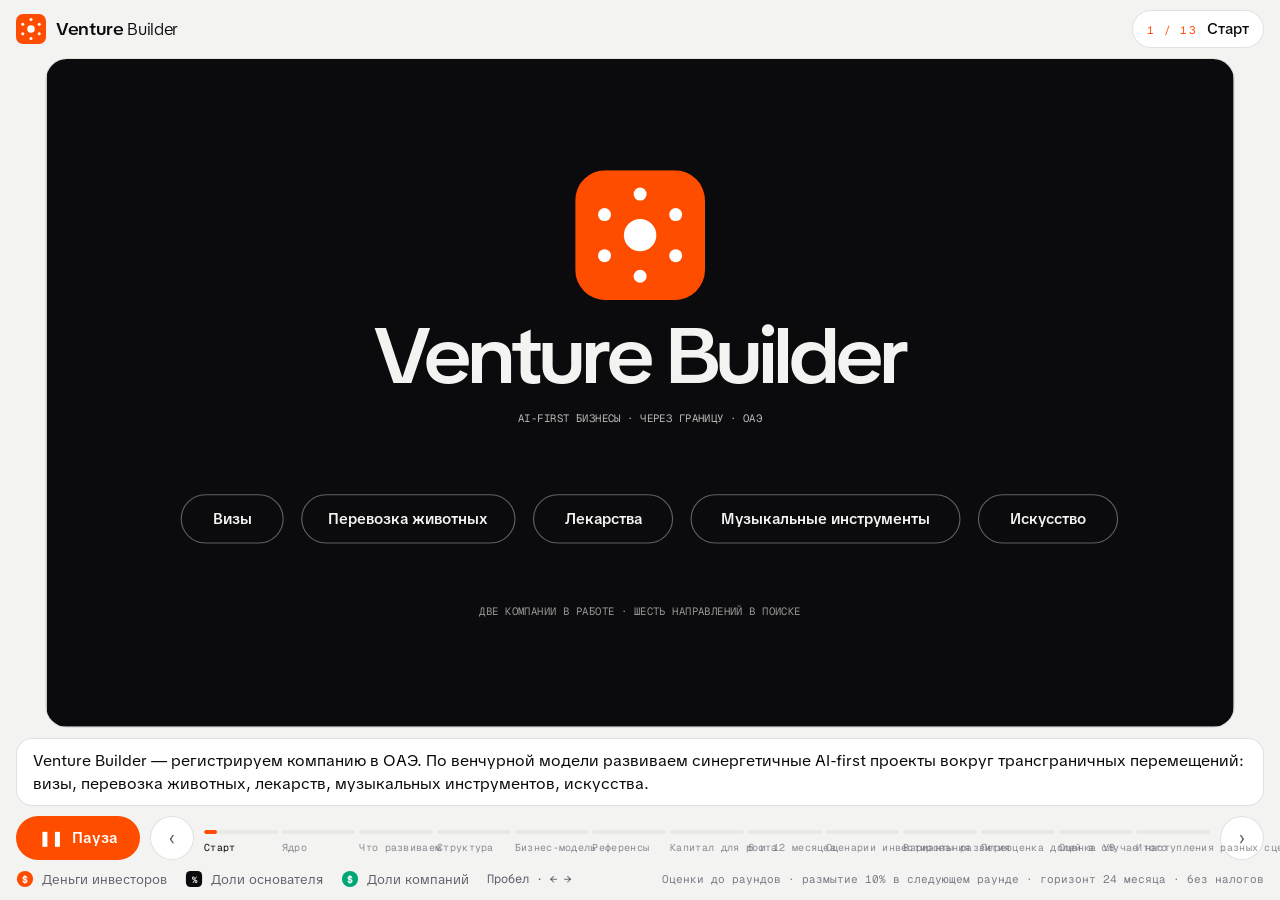
==== model/index.html @ 48e761c1 "/model: ролик Venture Builder для инвестора (v53), noindex Co-Authored-By: Claude Fable 5.1 <noreply" ====
<!doctype html>
<html lang="ru">
<head>
<meta charset="utf-8">
<meta name="viewport" content="width=device-width, initial-scale=1">
<meta name="robots" content="noindex, nofollow">
<link rel="icon" href="/favicon.svg" type="image/svg+xml">
<title>Venture Builder Model</title>
<link rel="stylesheet" href="https://fonts.googleapis.com/css2?family=TikTok+Sans:opsz,wdth,wght@12..36,75..150,300..900&family=Geist+Mono:wght@400..600&display=swap">
<style>
/* Layout: one 1280x720 film stage, chapter cards, caption under the stage, segmented player, scenario switch. Swiss Precision: light grid, black ink, one orange accent, company colors. */
:root{
  --bg:#F3F4F2; --paper:#FFFFFF; --ink:#0B0B0D; --mute:#5E616A; --inv:#F3F4F2;
  --line:rgba(11,11,13,.12); --soft:#E8E9E5; --or:#FF4D00;
  --f:"TikTok Sans",system-ui,-apple-system,"Segoe UI",sans-serif;
  --m:"Geist Mono",ui-monospace,"SFMono-Regular",Menlo,monospace;
}
@media (prefers-color-scheme:dark){:root:not([data-theme="light"]){--bg:#0B0B0D;--paper:#141417;--ink:#F3F4F2;--mute:#9A9DA6;--inv:#0B0B0D;--line:rgba(255,255,255,.14);--soft:#1D1D21;color-scheme:dark}}
:root[data-theme="dark"]{--bg:#0B0B0D;--paper:#141417;--ink:#F3F4F2;--mute:#9A9DA6;--inv:#0B0B0D;--line:rgba(255,255,255,.14);--soft:#1D1D21;color-scheme:dark}
*{box-sizing:border-box}
html,body{background:var(--bg);color:var(--ink);margin:0}
body{font-family:var(--f);font-synthesis:none;-webkit-font-smoothing:antialiased}
button{font:inherit;color:inherit;background:none;border:0;cursor:pointer}
button:focus-visible{outline:3px solid var(--or);outline-offset:2px}
.wrap{max-width:1360px;margin:0 auto;padding-left:max(16px,env(safe-area-inset-left,0px));padding-right:max(16px,env(safe-area-inset-right,0px));padding-block:12px 24px;display:flex;flex-direction:column;gap:12px}
.top{display:flex;align-items:center;justify-content:space-between;gap:12px;flex-wrap:wrap}
.lock{display:flex;align-items:center;gap:10px;font-size:17px;letter-spacing:-.02em}
.lock svg{width:30px;height:30px;flex:none}
.lock b{font-weight:600;font-stretch:112%}.lock span{font-weight:350}
.chip{display:inline-flex;align-items:baseline;gap:10px;padding:8px 14px;border:1px solid var(--line);border-radius:999px;background:var(--paper);white-space:nowrap}
.chip .k{font-family:var(--m);font-size:11px;letter-spacing:.12em;text-transform:uppercase;color:var(--or)}
.chip .t{font-size:15px;font-weight:500}
.pill{display:inline-flex;background:var(--soft);border-radius:999px;padding:4px;gap:2px}
.pill button{border-radius:999px;padding:8px 14px;min-height:40px;font-weight:500;font-size:14px;transition:background .3s,color .3s}
.pill button[aria-pressed="true"]{background:var(--ink);color:var(--inv)}
.pill .lb{font-family:var(--m);font-size:11px;letter-spacing:.1em;text-transform:uppercase;color:var(--mute);padding:0 8px 0 10px;align-self:center}
.filmbox{display:flex;justify-content:center}
.film{position:relative;width:100%;aspect-ratio:16/9;border:1px solid var(--line);border-radius:22px;overflow:hidden;background:var(--paper)}
#stage{display:block;width:100%;height:100%}
.chap{position:absolute;inset:0;display:flex;flex-direction:column;align-items:center;justify-content:center;gap:14px;background:var(--paper);opacity:0;pointer-events:none;transition:opacity .35s ease;z-index:5}
.chap.show{opacity:1}
.chap .k{font-family:var(--m);font-size:clamp(11px,1.1vw,14px);letter-spacing:.24em;text-transform:uppercase;color:var(--or)}
.chap .t{font-weight:600;font-stretch:112%;font-size:clamp(30px,5.2vw,76px);letter-spacing:-.045em;line-height:1;text-align:center;padding:0 24px}
.chap .ln{width:72px;height:3px;border-radius:2px;background:var(--or)}
.under{min-height:86px;background:var(--paper);border:1px solid var(--line);border-radius:16px;padding:14px 18px;font-size:16.5px;line-height:1.5;text-wrap:pretty}
.under b{display:block;font-family:var(--m);font-weight:500;font-size:11px;letter-spacing:.14em;text-transform:uppercase;color:var(--or);margin-bottom:4px}
.bar{display:flex;align-items:center;gap:10px}
.play{display:inline-flex;align-items:center;justify-content:center;gap:8px;min-width:124px;min-height:44px;padding:9px 16px;border-radius:999px;background:var(--or);color:#fff;font-weight:600;font-size:15px}
.nav{width:44px;height:44px;border-radius:50%;border:1px solid var(--line);color:var(--mute);font-size:20px;flex:none;background:var(--paper)}
.segs{flex:1;display:grid;grid-template-columns:repeat(13,minmax(0,1fr));gap:4px;min-width:0}
.seg{display:flex;flex-direction:column;gap:7px;padding:8px 0 0;min-width:0}
.seg span{font-family:var(--m);font-size:10px;letter-spacing:.03em;color:var(--mute);white-space:nowrap;overflow:hidden;text-overflow:ellipsis;text-align:left;opacity:.7}
.seg.cur span{opacity:1;color:var(--ink)}
.seg i{display:block;width:100%;height:4px;border-radius:3px;background:var(--soft);position:relative;overflow:hidden}
.seg i::after{content:"";position:absolute;inset:0;width:var(--p,0%);background:var(--or);border-radius:3px}
.seg.done i::after{width:100%;background:var(--ink);opacity:.35}
.legend{display:flex;flex-wrap:wrap;gap:8px 18px;font-size:13px;color:var(--mute);align-items:center}
.legend span{display:inline-flex;align-items:center;gap:8px}
.legend .disc{display:none;margin-left:auto;font-family:var(--m);font-size:11px;opacity:.8}
.foot{font-family:var(--m);font-size:11.5px;color:var(--mute);line-height:1.55}
@media (min-width:761px){.wrap{height:100dvh;padding-block:10px 12px;gap:10px}.filmbox{flex:1 1 auto;min-height:0;container-type:size}.film{width:min(100cqw,calc(100cqh * 16 / 9));height:auto}.under{min-height:0;padding:10px 16px;font-size:15.5px}.foot{display:none}.legend .disc{display:inline}}
@media (min-width:761px) and (max-height:700px){.legend span:not(.disc){display:none}.under{font-size:14.5px;padding:8px 14px}}
.lbl{font-family:var(--m);font-size:12.5px;letter-spacing:.1em;fill:var(--mute)}
.ttl{font-size:16px;font-weight:600;fill:var(--ink)}
.txt{font-size:14.5px;fill:var(--ink)}
.sub{font-family:var(--m);font-size:11.5px;letter-spacing:.04em;fill:var(--mute)}
.big{font-weight:600;font-stretch:112%;letter-spacing:-.04em;fill:var(--ink)}
.f-paper{fill:var(--paper)}.f-bg{fill:var(--bg)}.f-soft{fill:var(--soft)}.f-ink{fill:var(--ink)}.t-inv{fill:var(--inv)}
.s-line{stroke:var(--line)}
.pop{transition:opacity .7s cubic-bezier(.22,1,.36,1)}
.pop.off{opacity:0;pointer-events:none}
.pop.dim{opacity:.16}
.pipe{transition:opacity .8s ease}.pipe.off{opacity:0}
svg.instant,svg.instant *{transition:none!important}
.mk-orb{transform-origin:60px 60px;animation:mk 9s linear infinite}
.mk-big{transform-origin:60px 60px;animation:mk 6s linear infinite}
@keyframes mk{to{transform:rotate(360deg)}}
.clk{cursor:pointer}
@media (max-width:760px){.chip{display:none}.seg span{display:none}.keys{display:none}.pill .lb{display:none}.lock div{display:none}}
@media (prefers-reduced-motion:reduce){.pop,.pipe,.chap{transition:none!important}.mk-orb,.mk-big{animation:none}}
</style>
</head>
<body>


<svg width="0" height="0" style="position:absolute" aria-hidden="true">
  <symbol id="mark" viewBox="0 0 120 120">
    <rect width="120" height="120" rx="28" fill="#FF4D00"/>
    <g class="mk-orb" fill="#fff"><circle cx="60" cy="22" r="6"/><circle cx="92.9" cy="41" r="6"/><circle cx="92.9" cy="79" r="6"/><circle cx="60" cy="98" r="6"/><circle cx="27.1" cy="79" r="6"/><circle cx="27.1" cy="41" r="6"/></g>
    <circle cx="60" cy="60" r="15" fill="#fff"/>
  </symbol>
  <symbol id="markbig" viewBox="0 0 120 120">
    <rect width="120" height="120" rx="28" fill="#FF4D00"/>
    <g class="mk-big" fill="#fff"><circle cx="60" cy="22" r="6"/><circle cx="92.9" cy="41" r="6"/><circle cx="92.9" cy="79" r="6"/><circle cx="60" cy="98" r="6"/><circle cx="27.1" cy="79" r="6"/><circle cx="27.1" cy="41" r="6"/></g>
    <circle cx="60" cy="60" r="15" fill="#fff"/>
  </symbol>
</svg>

<div class="wrap">
  <div class="top">
    <div class="lock"><svg><use href="#mark"/></svg><div><b>Venture</b> <span>Builder</span></div></div>
    <div class="chip"><span class="k" id="chipK"></span><span class="t" id="chipT"></span></div>
    <div class="pill" role="group" aria-label="Сценарий" style="display:none"><span class="lb">Сценарий</span>
      <button data-s="bad" aria-pressed="false">Плохой</button><button data-s="base" aria-pressed="true">Базовый</button><button data-s="good" aria-pressed="false">Хороший</button>
    </div>
  </div>
  <div class="filmbox"><div class="film" id="film">
    <svg id="stage" viewBox="0 0 1280 720" role="img" aria-label="Анимация модели Venture Builder"></svg>
    <div class="chap" id="chap"><span class="k" id="chapK"></span><span class="t" id="chapT"></span><span class="ln"></span></div>
  </div></div>
  <div class="under" id="under" aria-live="polite"></div>
  <div class="bar">
    <button class="play" id="play" type="button"><span id="pi">❚❚</span><span id="pt">Пауза</span></button>
    <button class="nav" id="prev" type="button" aria-label="Назад">‹</button>
    <div class="segs" id="segs"></div>
    <button class="nav" id="next" type="button" aria-label="Вперед">›</button>
  </div>
  <div class="legend">
    <span><svg width="18" height="18" viewBox="-10 -10 20 20" aria-hidden="true"><circle r="9" fill="#FF4D00"/><text y="4" text-anchor="middle" font-size="11" font-weight="700" fill="#fff" font-family="Geist Mono">$</text></svg>Деньги инвесторов</span>
    <span><svg width="18" height="18" viewBox="-10 -10 20 20" aria-hidden="true"><rect x="-9" y="-9" width="18" height="18" rx="5" style="fill:var(--ink)"/><text y="4" text-anchor="middle" font-size="10" font-weight="700" style="fill:var(--inv)" font-family="Geist Mono">%</text></svg>Доли основателя</span>
    <span><svg width="18" height="18" viewBox="-10 -10 20 20" aria-hidden="true"><circle r="9" fill="#00A676"/><text y="4" text-anchor="middle" font-size="11" font-weight="700" fill="#fff" font-family="Geist Mono">$</text></svg>Доли компаний</span>
    <span class="keys" style="font-family:var(--m);font-size:12px">Пробел · ← →</span>
    <span class="disc">Оценки до раундов · размытие 10% в следующем раунде · горизонт 24 месяца · без налогов</span>
  </div>
  <div class="foot">Оценки компаний указаны до раундов. Сценарии построены на допущениях: цены следующих раундов, размытие 10% в следующем раунде, число новых компаний, горизонт 24 месяца. Расчеты без налогов и комиссий.</div>
</div>

<script>
(function(){
var NS="http://www.w3.org/2000/svg",svg=document.getElementById("stage");
var reduce=matchMedia("(prefers-reduced-motion: reduce)").matches;
var OR="#FF4D00",GR="#00A676",NB=" ";
function E(t,a,p){var e=document.createElementNS(NS,t);for(var k in a)if(a[k]!=null)e.setAttribute(k,a[k]);if(p)p.appendChild(e);return e}
function T(p,x,y,s,cls,a){var t=E("text",Object.assign({x:x,y:y,"class":cls||"txt"},a||{}),p);if(a&&a.fill)t.style.fill=a.fill;t.textContent=s;return t}
function TI(p,x,y,s,size,anchor){var t=T(p,x,y,s,"big",{"font-size":size});t.setAttribute("class","big t-inv");if(anchor)t.setAttribute("text-anchor",anchor);return t}
function SI(p,x,y,s,op,anchor){var t=T(p,x,y,s,"sub");t.style.fill="var(--inv)";t.style.opacity=op||.75;if(anchor)t.setAttribute("text-anchor",anchor);return t}
function money(x){if(Math.abs(x)<500)return "$0";return x>=1e6?"$"+(x/1e6).toFixed(2).replace(".",",").replace(/,?0+$/,"")+NB+"млн":"$"+Math.round(x/1e3)+NB+"тыс."}
function pct(x){return (Math.round(x*10)/10).toString().replace(".",",")+"%"}
function xf(m){return "×"+m.toFixed(2).replace(".",",").replace(/0$/,"")}
function wrapT(g,x,y,text,max,cls,a,lh){var w=text.split(" "),ln="",yy=y;w.forEach(function(wd){if((ln+" "+wd).length>max){T(g,x,yy,ln,cls,a);yy+=lh||24;ln=wd}else ln=(ln?ln+" ":"")+wd});T(g,x,yy,ln,cls,a);return yy}



/* ================= MODEL ================= */
var CO=[
 {k:"MAST",name:"MAST",bg:"#FFB800",fg:"#0B0B0D",pre:7e6,round:5e5,cIn:5,sector:"Монетизация трафика",mkt:"$8,2 млрд · монетизация сайтов, 2025",what:"AI-first технология монетизации трафика для владельцев сайтов",fact:"Контракт на $600 тыс. подписывается",goal:"Выручка по контракту, раунд при оценке $15 млн"},
 {k:"VISA",name:"VisaTO",bg:"#00A676",fg:"#FFFFFF",pre:4e6,round:7.5e5,cIn:3.75,sector:"Визы · Сингапур",mkt:"$15,2 млрд · визовые услуги, 2025",what:"AI-first сингапурская компания с лицензией, зарабатывает на выдаче виз",fact:"Раунд до 31 октября",goal:"Запуск в Сингапуре, выручка, раунд при оценке $20 млн"}];
CO.forEach(function(c){c.post=c.pre+c.round;c.cVal=c.cIn/100*c.pre;c.hold=c.cIn/100*c.pre/c.post+c.round/c.post;c.v0=c.hold*c.post});
var CONTRIB=5e5,FACT=3.75e6,PRE=4e6,PRE2=4.25e6,INV=1.5e6,ROUNDS=1.25e6,NEWCO=2.5e5,POST=PRE+INV,ST0=INV/POST,ST1=INV/(PRE2+INV),R2=8e6;
var SC={
 bad:{name:"Плохой",p:[0,0],n2n:4,n2v:2.5e5,lab:["раунда нет","раунда нет"],txt:"ни MAST, ни VisaTO не привлекли внешний раунд, 4 новые компании без выручки"},
 base:{name:"Базовый",p:[15e6,20e6],n2n:6,n2v:2.7e6,lab:["раунд $15 млн","раунд $20 млн"],txt:"MAST привлек раунд при $15 млн, VisaTO при $20 млн, 6 новых компаний"},
 good:{name:"Хороший",p:[40e6,40e6],n2n:6,n2v:5.4e6,lab:["раунд $40 млн","раунд $40 млн"],txt:"MAST и VisaTO привлекли раунды при $40 млн, 6 новых компаний с раундами"}};
function priceFor(conf){return conf===2?PRE2:(conf===1?3e6:2e6)}
function calc(s){var S=SC[s],vals=CO.map(function(c,j){return S.p[j]?c.hold*S.p[j]:c.v0});var nav=vals.reduce(function(a,b){return a+b},0)+S.n2v;
  var conf=(S.p[0]>0?1:0)+(S.p[1]>0?1:0),pre=priceFor(conf),st=INV/(pre+INV);var inv=st*nav;return {S:S,vals:vals,nav:nav,conf:conf,pre:pre,st:st,inv:inv,mult:inv/INV,bld:(1-st)*nav,yr:Math.pow(inv/INV,.5)-1}}
var scen="base",R=calc(scen);

/* ================= CLOCK ================= */
var clock=0,lastT=performance.now(),playing=!reduce,tweens=[],timers=[];
function later(ms,fn){timers.push({at:clock+ms,fn:fn})}
function TW(d,u,f){var w={s:clock,d:d,u:u,f:f};tweens.push(w);u(0);return w}
function ease(k){return k<.5?2*k*k:1-Math.pow(-2*k+2,2)/2}

/* ================= LAYERS ================= */
var gPipe=E("g",{},svg),gAct=E("g",{},svg),gFlow=E("g",{},svg),gFly=E("g",{},svg),gTop=E("g",{},svg);
var gg=E("g",{opacity:.5},gPipe);for(var i=0;i<=12;i++)E("line",{x1:40+i*100,y1:0,x2:40+i*100,y2:720,"class":"s-line","stroke-width":1},gg);
var A={};
function actor(id,draw,layer){var g=E("g",{"class":"pop off"},layer||gAct);draw(g);A[id]=g;return g}
function on(id){A[id].classList.remove("off","dim")}
function off(id){A[id].classList.add("off");A[id].classList.remove("dim")}
function dim(id){A[id].classList.remove("off");A[id].classList.add("dim")}
function box(g,x,y,w,h,label,cls,stroke){var r=E("rect",{x:x,y:y,width:w,height:h,rx:24,"class":cls||"f-paper"},g);r.style.stroke=stroke||"var(--line)";r.style.strokeWidth=stroke?2:1;if(label)T(g,x+22,y+32,label,"lbl");return r}
function panel(g,title){E("rect",{x:30,y:24,width:1220,height:672,rx:28,"class":"f-paper"},g).style.stroke="var(--line)";T(g,62,66,title,"lbl")}
function card(g,x,y,w,h,dark){var r=E("rect",{x:x,y:y,width:w,height:h,rx:22,"class":dark?"f-ink":"f-bg"},g);if(!dark)r.style.stroke="var(--line)";return r}
var CNT={};
function counter(id,el,fmt,v0){CNT[id]={el:el,fmt:fmt,v:v0||0,v0:v0||0};el.textContent=fmt(v0||0)}
function setC(id,v){var c=CNT[id];c.v=v;c.el.textContent=c.fmt(v)}
function tweenC(id,to,ms,a){var c=CNT[id],from=c.v;if(!a){setC(id,to);return}TW(ms||2200,function(k){setC(id,from+(to-from)*ease(k))})}
var OV=[],STAGE=["inv","bld","vb","nc","board","c0","c1","plan","back"];function ovOnly(id){OV.forEach(function(o){if(o!==id)off(o)});if(id){on(id);STAGE.forEach(function(s){if(A[s])off(s)});clearFlows();Object.keys(PIPES).forEach(poff);while(gFly.firstChild)gFly.removeChild(gFly.firstChild)}}
function ov(id,draw){OV.push(id);actor(id,draw,gTop)}
var ROWS={};function rows(id){return ROWS[id]||(ROWS[id]=[])}
function showRows(list,a,D){list.forEach(function(r,k){if(a){r.classList.add("off");later(k*D*.6/list.length,function(){r.classList.remove("off")})}else r.classList.remove("off")})}
function bar(g,x,y,w,h,parts){var acc=0;parts.forEach(function(p){var pw=w*p[0];E("rect",{x:x+acc,y:y,width:Math.max(0,pw-2),height:h,rx:6,fill:p[1]},g);if(p[2]&&pw>60){var t=T(g,x+acc+12,y+h/2+5,p[2],"sub",{fill:p[3]||"#fff","font-size":11.5});t.style.opacity=.95}acc+=pw})}

/* ================= MAIN STAGE ================= */
ov("intro",function(g){E("rect",{x:0,y:0,width:1280,height:720,"class":"f-ink"},g);E("use",{href:"#markbig",x:570,y:120,width:140,height:140},g);
  TI(g,640,350,"Venture Builder",84,"middle");SI(g,640,392,"AI-FIRST БИЗНЕСЫ · ЧЕРЕЗ ГРАНИЦУ · ОАЭ",.75,"middle");
  ["Визы","Перевозка животных","Лекарства","Музыкальные инструменты","Искусство"].forEach(function(s,i){var w=[110,230,150,290,150][i],x=[145,275,525,695,1005][i];E("rect",{x:x,y:470,width:w,height:52,rx:26,fill:"none",stroke:"rgba(255,255,255,.35)","stroke-width":1.2},g);var t=T(g,x+w/2,502,s,"ttl",{"text-anchor":"middle","font-size":15});t.style.fill="var(--inv)"});
  SI(g,640,600,"ДВЕ КОМПАНИИ В РАБОТЕ · ШЕСТЬ НАПРАВЛЕНИЙ В ПОИСКЕ",.6,"middle")});
var invGot,invSub;
actor("inv",function(g){box(g,40,50,290,190,"ИНВЕСТОРЫ ПЕРВОГО РАУНДА");T(g,62,128,"до $1,5 млн","big",{"font-size":36});invSub=T(g,62,154,"ЧЕК ВЫБИРАЕТ КАЖДЫЙ ИНВЕСТОР","sub");
  invGot=T(g,62,200,"","big",{"font-size":22,fill:OR});counter("inv",invGot,function(x){return x<1?"":"доля стоит "+money(x)});A.invX=T(g,62,224,"","sub")});
var bldT,bldV;
actor("bld",function(g){box(g,40,480,290,210,"ОСНОВАТЕЛЬ И ПАРТНЕРЫ");T(g,62,558,"$550 тыс.","big",{"font-size":36});T(g,62,584,"ВНОСИТ 5% VISATO И 5% MAST","sub",{"font-size":10});
  T(g,62,612,"ПЕРЕДАЕТ ДОЛИ В MAST И VISATO","sub");bldV=T(g,62,634,"ПО ЦЕНАМ РАУНДОВ","sub");T(g,62,656,"АЛЕКСЕЙ И АНДРЕЙ: ПО 5% VB","sub");bldT=T(g,62,678,"","sub",{fill:OR})});
var vbV,vbL,vbW,vbW2;
actor("vb",function(g){E("rect",{x:470,y:200,width:340,height:320,rx:28,"class":"f-ink"},g);
  E("use",{href:"#mark",x:494,y:224,width:46,height:46},g);TI(g,554,250,"Venture Builder",26);SI(g,554,270,"КОМПАНИЯ В ОАЭ",.7);
  vbL=SI(g,494,316,"ВНУТРИ ПО ЦЕНАМ РАУНДОВ",.7);vbV=TI(g,494,370,"$0",50);counter("vb",vbV,function(x){return money(x)});
  vbW=SI(g,494,404,"",.75);vbW2=SI(g,494,426,"",.55);
  E("line",{x1:494,y1:446,x2:786,y2:446,"stroke-width":1},g).style.stroke="rgba(255,255,255,.18)";
  SI(g,494,474,"ФАБРИКА · ПОИСК ПРЕДПРИНИМАТЕЛЕЙ И СДЕЛКИ",.85);SI(g,494,496,"10% С КАЖДОГО ВЛОЖЕНИЯ ВОЗВРАЩАЕТСЯ ЗА IR",.55)});
var CY=[120,400],COT=[];
CO.forEach(function(c,j){actor("c"+j,function(g){var y=CY[j];E("rect",{x:960,y:y,width:280,height:160,rx:24,fill:c.bg,stroke:"rgba(255,255,255,.18)"},g);
  T(g,982,y+38,c.name,"big",{"font-size":26,fill:c.fg});var s1=T(g,982,y+60,c.sector.toUpperCase(),"sub",{fill:c.fg});s1.style.opacity=.75;
  var v=T(g,982,y+106,"","big",{"font-size":34,fill:c.fg});var tag=T(g,982,y+136,"","sub",{fill:c.fg,"font-size":10});var sh=T(g,1220,y+38,"","sub",{fill:c.fg,"text-anchor":"end"});COT.push({v:v,tag:tag,sh:sh})})});
function setCo(j,v,tag,sh){COT[j].v.textContent=v;COT[j].tag.textContent=tag;COT[j].sh.textContent=sh||""}
var PLB=[];
actor("plan",function(g){
  T(g,40,40,"ЧТО РАЗВИВАЕМ · 2 КОМПАНИИ · 6 НАПРАВЛЕНИЙ НА СИНЕРГИЮ","lbl");
  var P=[["AI-консьерж","$0,94 млрд","консьерж-сервисы, 2025"],["Контент-завод","$6,2 млрд","AI-видео, 2025"],["Животные","$2,4 млрд","перевозка питомцев, 2024"],["Лекарства","$5 млрд","travel medicine, 2025"],["Инструменты · CITES","$10 млрд","рынок инструментов"],["Искусство","$2,64 млрд","логистика искусства, 2025"]];
  P.forEach(function(p,i){var x=40+(i%3)*292,y=64+Math.floor(i/3)*318,b=E("g",{"class":"pop"},g);var r=E("rect",{x:x,y:y,width:276,height:302,rx:24,fill:"none","stroke-width":1.6,"stroke-dasharray":"7 6"},b);r.style.stroke=OR;
    T(b,x+22,y+36,"ИЩЕМ ПРЕДПРИНИМАТЕЛЯ","sub",{fill:OR});T(b,x+22,y+92,p[0],"big",{"font-size":23});T(b,x+22,y+186,p[1],"big",{"font-size":40,fill:OR});T(b,x+22,y+222,"РЫНОК","lbl");T(b,x+22,y+252,p[2],"txt",{"font-size":16});PLB.push(b)})});
var bd1,bd2,bd3;
actor("board",function(g){bd1=T(g,640,72,"","lbl",{"text-anchor":"middle"});bd1.style.fill=OR;bd2=T(g,640,130,"","big",{"text-anchor":"middle","font-size":52});bd3=T(g,640,162,"","sub",{"text-anchor":"middle","font-size":13})});
function board(a,b,c){bd1.textContent=a;bd2.textContent=b;bd3.textContent=c;on("board")}
actor("nc",function(g){box(g,460,560,360,120,"ФАБРИКА · НОВЫЕ КОМПАНИИ",null,OR);T(g,482,622,"$250 тыс. на 4–6 сделок","ttl",{"font-size":18});T(g,482,648,"ВХОД ДО РАУНДА · ДОЛЯ ЗА ДЕНЬГИ И РАБОТУ","sub",{"font-size":10})});
var backT;
actor("back",function(g){E("rect",{x:860,y:600,width:380,height:90,rx:18,"class":"f-soft"},g);T(g,880,636,"Инвесторы отказались от раунда MAST","ttl",{"font-size":16});backT=T(g,880,662,"ДОЛИ MAST ВОЗВРАЩАЮТСЯ ОСНОВАТЕЛЮ · ЕГО ДОЛЯ В VB МЕНЬШЕ НА ИХ ЦЕНУ","sub",{"font-size":10})});

/* ================= OVERLAYS ================= */
ov("ovPort",function(g){panel(g,"ПОРТФЕЛЬ · ДВЕ КОМПАНИИ");
  CO.forEach(function(co,i){var x=62+i*588,rg=E("g",{"class":"pop"},g);E("rect",{x:x,y:96,width:568,height:470,rx:22,fill:co.bg},rg);
    T(rg,x+28,150,co.name,"big",{"font-size":40,fill:co.fg});var s=T(rg,x+28,180,co.sector.toUpperCase(),"sub",{fill:co.fg});s.style.opacity=.75;
    [co.what,co.fact,"Рынок "+co.mkt,"Раунд "+money(co.round)+", после раунда у Venture Builder "+pct(co.hold*100),"Цель 24 месяца: "+co.goal.split(", раунд")[0]].forEach(function(l,k){var y=232+k*62;E("circle",{cx:x+38,cy:y-6,r:5,fill:co.fg},rg);T(rg,x+56,y,l,"txt",{fill:co.fg,"font-size":k===2?19:16,"font-weight":k===2?600:400})});rows("port").push(rg)});
  card(g,62,590,1156,76,false);T(g,86,636,"Цена раунда одна для всех участников: для Venture Builder и для внешних инвесторов раунда.","txt",{"font-size":16})});
ov("ovParts",function(g){panel(g,"СТРУКТУРА VENTURE BUILDER");
  [["Инвесторы первого раунда","ДОЛЯ ПО ВЛОЖЕННОМУ",62,300],["Основатель","ВНОСИТ ДОЛИ В КОМПАНИЯХ",386,290],["Алексей","5% · SEO И GEO",700,250],["Андрей","5% · ПЛАТНЫЙ ТРАФИК",968,250]].forEach(function(p){E("rect",{x:p[2],y:96,width:p[3],height:64,rx:16,"class":"f-soft"},g);T(g,p[2]+20,124,p[0],"ttl",{"font-size":17});T(g,p[2]+20,146,p[1],"sub",{"font-size":10.5});E("line",{x1:p[2]+p[3]/2,y1:160,x2:640,y2:200,"stroke-width":1.5},g).style.stroke="var(--mute)"});
  E("rect",{x:62,y:200,width:1156,height:466,rx:24,"class":"f-ink"},g);E("use",{href:"#mark",x:90,y:226,width:40,height:40},g);TI(g,142,254,"Venture Builder",26);SI(g,142,274,"ОДНА КОМПАНИЯ В СВОБОДНОЙ ЗОНЕ ОАЭ · ОДИН ДОГОВОР АКЦИОНЕРОВ · ОДИН КЛАСС АКЦИЙ",.65);
  E("rect",{x:90,y:300,width:540,height:250,rx:18,fill:"rgba(255,255,255,.08)"},g);TI(g,114,340,"Портфель",28);SI(g,114,364,"АКТИВЫ КОМПАНИИ",.6);
  ["Доли в MAST и VisaTO","Доли в новых компаниях","Деньги инвесторов: сразу в раунды","компаний по договору"].forEach(function(s,i){E("circle",{cx:122,cy:398+i*34,r:i===3?0:4,fill:"#fff"},g);var tx=T(g,136,403+i*34,s,"txt",{"font-size":15.5});tx.style.fill="var(--inv)"});
  E("rect",{x:650,y:300,width:540,height:250,rx:18,fill:"rgba(255,77,0,.18)",stroke:OR,"stroke-width":1.5},g);TI(g,674,340,"Фабрика",28);SI(g,674,364,"ОПЕРАЦИОННАЯ ДЕЯТЕЛЬНОСТЬ",.6);
  ["Капитализация проектов: стратегия по каждому","Investment Relations по каждому проекту и по VB","Поиск предпринимателей в фокусе VB для сделок","Рост проектов за счет синергии: трафик, SEO и GEO"].forEach(function(s,i){E("circle",{cx:682,cy:398+i*34,r:4,fill:OR},g);var tx=T(g,696,403+i*34,s,"txt",{"font-size":15.5});tx.style.fill="var(--inv)"});
  SI(g,640,600,"ФАБРИКА ПРИНОСИТ СДЕЛКУ → ОСНОВАТЕЛЬ И ИНВЕСТОРЫ УТВЕРЖДАЮТ → ПОРТФЕЛЬ ПОЛУЧАЕТ ДОЛЮ",.9,"middle");SI(g,640,626,"РАСХОДЫ: ЮРЛИЦО $5–7 ТЫС. В ГОД И IR ПО БЮДЖЕТУ, УТВЕРЖДЕННОМУ АКЦИОНЕРАМИ",.6,"middle")});
ov("ovFast",function(g){panel(g,"БЫСТРАЯ ИНВЕСТИЦИЯ ЧЕРЕЗ VENTURE BUILDER · ПЕРЕВОД СРАЗУ ПРОЕКТУ");
  var X=[62,358,654,950];
  [["1","Договор с Venture Builder","Инвестор инвестирует в MAST или VisaTO через Venture Builder. Venture Builder входит в раунд от своего имени за счет инвестора.","День 1"],["2","Перевод сразу проекту","По поручению Venture Builder инвестор переводит деньги на реквизиты проекта. В Venture Builder деньги не заходят, банк ОАЭ не нужен.","Дни 2–5"],["3","Акции проекта","Проект выпускает акции на Venture Builder, права по ним у инвестора. Пока Venture Builder регистрируется, акции записаны на инвестора с обязательством передать их.","Дни 5–10"],["4","Сделка закрыта","После регистрации акции проекта переходят на Venture Builder. Права по ним остаются у инвестора.","После регистрации"]].forEach(function(c,i){var x=X[i],rg=E("g",{"class":"pop"},g);var r=E("rect",{x:x,y:100,width:276,height:420,rx:22,"class":i===1?"f-ink":"f-bg"},rg);if(i!==1)r.style.stroke="var(--line)";var fg=i===1?"var(--inv)":"var(--ink)";
    T(rg,x+22,170,c[0],"big",{"font-size":64,fill:OR});wrapT(rg,x+22,222,c[1],20,"big",{"font-size":21,fill:fg},26);wrapT(rg,x+22,300,c[2],30,"txt",{fill:fg,"font-size":14.5},22);T(rg,x+22,494,c[3].toUpperCase(),"sub",{fill:OR});
    if(i<3){E("path",{d:"M"+(x+278)+" 300 l16 0",stroke:OR,"stroke-width":2.5,fill:"none"},rg);E("path",{d:"M"+(x+286)+" 292 l8 8 l-8 8",stroke:OR,"stroke-width":2.5,fill:"none"},rg)}rows("fast").push(rg)});
  card(g,62,544,1156,122,false);T(g,86,584,"Инвестор инвестирует через Venture Builder, перевод идет сразу проекту по поручению Venture Builder.","txt",{"font-size":16});T(g,86,612,"Компания получает деньги за дни, а не за месяцы открытия счета.","txt",{"font-size":16});T(g,86,640,"Так же проходят все следующие сделки, если компании нужны деньги быстро.","txt",{"font-size":16,fill:OR})});
ov("ovCore",function(g){panel(g,"ЯДРО");
  [["Владимир, 43","Капитал и сделки","$2 млн+","ЗАРАБОТАЛ ИНВЕСТОРАМ НА IT-ПРОЕКТАХ",["3 экзита","Привлек $5 млн+ венчурного капитала от 10+ бизнес-ангелов и 2 VC, включая 500 Startups (500.co)","За 9 месяцев вывел стартап на выручку из 12 стран"],"Венчурная стратегия, привлечение капитала, структурирование сделок для роста капитализации","var(--ink)","var(--inv)"],
   ["Андрей, 44","Трафик · MAST","$1,7 млн","ЗАРАБОТАЛ ИНВЕСТОРАМ ЗА 1,5 ГОДА",["Спроектировал систему платежей «Корона»","Разработал технологию монетизации MAST","Заменил 30 разработчиков, масштабирует технологию на мир"],"Эффективная работа с платным трафиком","#FFB800","#0B0B0D"],
   ["Алексей, 32","Визы · VisaTO","$10 тыс.","ПРИБЫЛИ VISATO БЕЗ ЗАТРАТ НА МАРКЕТИНГ",["Co-founder Rocketech, экзит в 2026","Создал AI-first VisaTO","Масштабирует VisaTO Сингапур на мир"],"Привлечение бесплатного целевого трафика","#00A676","#fff"]].forEach(function(c,i){var x=62+i*392,rg=E("g",{"class":"pop"},g);var r=E("rect",{x:x,y:96,width:372,height:570,rx:22},rg);r.style.fill=c[6];var fg=c[7];
    T(rg,x+28,150,c[0],"big",{"font-size":36,fill:fg});var s=T(rg,x+28,178,c[1].toUpperCase(),"sub",{fill:fg});s.style.opacity=.75;
    T(rg,x+28,250,c[2],"big",{"font-size":44,fill:i===0?OR:fg});var s2=T(rg,x+28,276,c[3],"sub",{fill:fg,"font-size":10});s2.style.opacity=.75;
    var yy=326;c[4].forEach(function(l,k){E("circle",{cx:x+36,cy:yy-6,r:4.5,fill:i===0?OR:fg},rg);yy=wrapT(rg,x+52,yy,l,34,"txt",{fill:fg,"font-size":14.5},19)+30});
    E("line",{x1:x+28,y1:500,x2:x+344,y2:500,"stroke-width":1,stroke:fg,"stroke-opacity":.3},rg);var s3=T(rg,x+28,528,"КОМПЕТЕНЦИЯ","sub",{fill:fg});s3.style.opacity=.7;wrapT(rg,x+28,556,c[5],34,"ttl",{fill:fg,"font-size":15.5},21);rows("core").push(rg)})});
ov("ovRef",function(g){panel(g,"РЕФЕРЕНСЫ · МОДЕЛЬ РАБОТАЕТ НА РЫНКЕ");
  card(g,62,96,566,570,true);TI(g,86,146,"Hexa",44);SI(g,86,172,"БЫВШАЯ EFOUNDERS · ПАРИЖ · С 2011",.7);
  [["€5 млн → €4,5 млрд","ПЕРВЫЙ РАУНД HEXA 2015 → ПОРТФЕЛЬ СЕЙЧАС"],["40","КОМПАНИЙ В ПОРТФЕЛЕ"],["Aircall · Spendesk","СРЕДИ НИХ"]].forEach(function(r,i){var y=250+i*96;TI(g,86,y,r[0],i===0?36:(i===1?48:28));SI(g,86,y+26,r[1],.7)});
  SI(g,86,560,"ИНВЕСТОРЫ HEXA ПОЛУЧИЛИ ИСКЛЮЧИТЕЛЬНОЕ ПРАВО",.7);SI(g,86,584,"ВХОДИТЬ В СТАРТАПЫ СТУДИИ · ТА ЖЕ КОНСТРУКЦИЯ",.7);
  card(g,652,96,566,370,false);T(g,676,146,"Prytek","big",{"font-size":44});T(g,676,172,"С 2017 · ИНВЕСТИРУЕТ И РАЗВИВАЕТ КОМПАНИИ","sub");
  [["$350 млн+","ВЛОЖЕНО В КОМПАНИИ"],["180","СДЕЛОК ЗА ТРИ ГОДА"]].forEach(function(r,i){var y=250+i*90;T(g,676,y,r[0],"big",{"font-size":40});T(g,676,y+26,r[1],"sub")});
  T(g,676,430,"Часть вложенных денег идет на развитие бизнеса компаний.","txt",{"font-size":15});T(g,676,454,"У нас та же логика через IR: 10% на привлечение капитала.","txt",{"font-size":15});
  var r=E("rect",{x:652,y:490,width:566,height:176,rx:22,fill:OR},g);T(g,676,560,"$500 млн+","big",{"font-size":56,fill:"#fff"});var s=T(g,676,594,"ЦЕЛЬ VENTURE BUILDER ПО ОЦЕНКЕ АКТИВОВ ЗА 3–4 ГОДА","sub",{fill:"#fff"});var s2=T(g,676,620,"AI-ТЕХНОЛОГИИ И СИНЕРГИЯ НАПРАВЛЕНИЙ С ВЫСОКОЙ МАРЖОЙ","sub",{fill:"#fff"});s2.style.opacity=.8});
ov("ovNeed",function(g){panel(g,"КАПИТАЛ, НЕОБХОДИМЫЙ ДЛЯ КРАТНОГО РОСТА");
  card(g,62,96,1156,150,true);TI(g,86,192,"$1,5 M",84);SI(g,400,164,"КАПИТАЛ ИДЕТ НА ИНВЕСТИЦИИ В ОБА ПОРТФЕЛЬНЫХ ПРОЕКТА",.85);SI(g,400,190,"И НА РАЗВИТИЕ 6 НОВЫХ НАПРАВЛЕНИЙ",.85);
  [["MAST","$500 тыс.","Масштабирование технологии на 1 000+ партнеров-паблишеров. Цель: выручка $2,5 млн в год, капитализация $30 млн до конца 2027","#FFB800","#0B0B0D"],["VisaTO","$750 тыс.","Масштабирование из Сингапура в Дубай, Таиланд, Вьетнам и Австралию","#00A676","#fff"],["Фабрика","$250 тыс.","4–6 сделок до конца 2027 года",OR,"#fff"]].forEach(function(r,i){var x=62+i*392,rg=E("g",{"class":"pop"},g);E("rect",{x:x,y:270,width:372,height:396,rx:22,fill:r[3]},rg);T(rg,x+28,326,r[0],"big",{"font-size":32,fill:r[4]});T(rg,x+28,410,r[1],"big",{"font-size":52,fill:r[4]});wrapT(rg,x+28,480,r[2],30,"txt",{fill:r[4],"font-size":16.5},25);rows("need").push(rg)})});
var PL={};
ov("ovPlan",function(g){panel(g,"6 И 12 МЕСЯЦЕВ · КАПИТАЛИЗАЦИЯ И ВЫРУЧКА");PL.c=[];
  var DT=[["VisaTO","КАПИТАЛИЗАЦИЯ",CVi,[4,4.5,9],["$4 млн","$4,5 млн","$9 млн"],"×2,25",["6 мес.: выручка $50 тыс. в месяц","12 мес.: выручка $100 тыс.+ в месяц, раунд по $8–10 млн"]],
   ["MAST","КАПИТАЛИЗАЦИЯ",CMa,[7,7.5,15],["$7 млн","$7,5 млн","$15 млн"],"×2,1",["6 мес.: выручка $100 тыс. в месяц","12 мес.: выручка $200 тыс.+ в месяц"]],
   ["Venture Builder","ВЫРУЧКА",GR,[0,125,225],["$0","$125 тыс.","$225 тыс."],"",["6 мес.: 10% от раундов VisaTO и MAST","12 мес.: еще 10% от $1 млн новых инвесторов через VB"]],
   ["Venture Builder","КАПИТАЛИЗАЦИЯ",OR,[4,6,10],["$4 млн","$6 млн","$10 млн+"],"×2,5",["6 мес.: выручка и доли 2 новых компаний","12 мес.: новые инвесторы входят по $10 млн+"]]];
  DT.forEach(function(d,i){var x=62+i*292,q={d:d,x:x};q.g=HG(g);card(q.g,x,96,272,570,false);T(q.g,x+22,140,d[0],"big",{"font-size":d[0].length>8?21:26,fill:"var(--ink)"});T(q.g,x+22,168,d[1],"lbl",{fill:OR});
    if(d[5]){q.m=HG(q.g);E("rect",{x:x+178,y:180,width:74,height:36,rx:18,fill:OR},q.m);T(q.m,x+215,204,d[5],"ttl",{"font-size":17,"text-anchor":"middle",fill:"#fff"})}
    var mx=Math.max.apply(null,d[3]),base=478,H=210;q.b=[];
    ["Сейчас","6 мес.","12 мес."].forEach(function(lb,k){var bx=x+22+k*80,h=Math.max(4,d[3][k]/mx*H);var r=E("rect",{x:bx,y:base,width:68,height:0,rx:10,fill:d[2],"fill-opacity":k?1:.35},q.g);var v=T(q.g,bx+34,base-12,"","big",{"font-size":k==2?22:16,"text-anchor":"middle",fill:"var(--ink)"});T(q.g,bx+34,base+26,lb,"ttl",{"font-size":14,"text-anchor":"middle",fill:"var(--ink)"});q.b.push({r:r,v:v,h:h,t:d[4][k]})});
    q.why=HG(q.g);var y=544;d[6].forEach(function(l){E("circle",{cx:x+28,cy:y-5,r:4,fill:OR},q.why);y=wrapT(q.why,x+40,y,l,27,"ttl",{"font-size":14,fill:"var(--ink)"},19)+28});
    PL.c.push(q)})});
function runPlan(a,D){var base=478;function setB(b,k){b.r.setAttribute("height",(b.h*k).toFixed(1));b.r.setAttribute("y",(base-b.h*k).toFixed(1));b.v.setAttribute("y",(base-b.h*k-12).toFixed(1))}
  PL.c.forEach(function(q){q.g.setAttribute("opacity",a?0:1);q.why.setAttribute("opacity",a?0:1);if(q.m)q.m.setAttribute("opacity",a?0:1);q.b.forEach(function(b){setB(b,a?0:1);b.v.textContent=b.t;b.v.setAttribute("opacity",a?0:1)})});
  if(!a)return;
  PL.c.forEach(function(q,i){var t0=i*5800;later(t0,function(){fz(q.g,1,600)});
    q.b.forEach(function(b,k){later(t0+700+k*900,function(){fz(b.v,1,500);TW(900,function(e){setB(b,ease(e))})})});
    later(t0+3500,function(){fz(q.why,1,600);if(q.m)fz(q.m,1,600)})})}
function coinG(p,kind,lab){var g=E("g",{opacity:0},p);if(kind==="fee"){E("circle",{r:13,fill:GR},g);T(g,0,4,"$","sub",{"text-anchor":"middle","font-size":12,"font-weight":700,fill:"#fff"})}else{E("circle",{r:13,fill:OR},g);T(g,0,4,"$","sub",{"text-anchor":"middle","font-size":12,"font-weight":700,fill:"#fff"})}if(lab){var t=T(g,18,5,lab,"sub",{"font-size":11,fill:kind==="fee"?GR:OR});t.style.fontWeight=600}return g}
function moveCoin(p,kind,lab,x1,y1,x2,y2,dur,delay,done){later(delay||0,function(){var g=coinG(p,kind,lab);var mx=(x1+x2)/2,my=Math.min(y1,y2)-60;TW(dur||1400,function(k){var t=ease(k),x=(1-t)*(1-t)*x1+2*(1-t)*t*mx+t*t*x2,y=(1-t)*(1-t)*y1+2*(1-t)*t*my+t*t*y2;g.setAttribute("transform","translate("+x.toFixed(1)+","+y.toFixed(1)+")");g.setAttribute("opacity",Math.min(1,k*6,(1-k)*6).toFixed(2))},function(){g.remove();if(done)done()})})}
function countUp(el,from,to,dur,delay,fmt){later(delay||0,function(){TW(dur||1600,function(k){el.textContent=fmt(from+(to-from)*ease(k))})})}
var GW={};
ov("ovGrow",function(g){panel(g,"ЧТО ДАЕТ $1,5 МЛН · КАПИТАЛИЗАЦИЯ ЧЕРЕЗ 12 МЕСЯЦЕВ");GW.cols=[];
  var base=560,sc=24;
  [["VisaTO","#00A676","$750 тыс.",4e6,9e6,"×2,25","Дубай, Таиланд, Вьетнам, Австралия · выручка $100 тыс.+ в месяц"],
   ["MAST","#FFB800","$500 тыс.",7e6,15e6,"×2,1","1 000+ паблишеров · выручка $200 тыс.+ в месяц"],
   ["Venture Builder",OR,"$250 тыс.",4e6,9.7e6,"×2,4","IR 10% · carry 20% · доли в 2–4 новых сделках"]].forEach(function(c,i){
    var x=150+i*360,q={};q.g=HG(g);
    T(q.g,x+70,150,c[0],"big",{"font-size":26,"text-anchor":"middle",fill:"var(--ink)"});
    E("rect",{x:x,y:base-c[3]/1e6*sc,width:140,height:c[3]/1e6*sc,rx:14,fill:c[1],"fill-opacity":.3},q.g);
    T(q.g,x+70,base+86-24,"","ttl",{});q.now=T(q.g,x+70,base-c[3]/1e6*sc+22,"сейчас "+money(c[3]),"ttl",{"font-size":13,"text-anchor":"middle",fill:"var(--ink)"});
    q.bar=E("rect",{x:x,y:base,width:140,height:0,rx:14,fill:c[1]},q.g);
    q.val=T(q.g,x+70,base-14,"","big",{"font-size":32,"text-anchor":"middle",fill:"var(--ink)"});
    q.mul=T(q.g,x+70,base+34,c[5],"big",{"font-size":24,"text-anchor":"middle",fill:OR});q.mul.setAttribute("opacity",0);
    q.why=HG(q.g);wrapT(q.why,x-60,base+64,c[6],34,"ttl",{"font-size":14,fill:"var(--ink)"},19);
    q.x=x;q.c=c;GW.cols.push(q)});
  GW.L=E("g",{},g);
  GW.tot=HG(g);T(GW.tot,640,108,"Портфель: $15 млн сейчас → $33,7 млн через 12 месяцев","big",{"font-size":22,"text-anchor":"middle",fill:OR})});
function runGrow(a,D){var G=GW,base=560,sc=24;while(G.L.firstChild)G.L.removeChild(G.L.firstChild);
  function fin(q,anim){var h=q.c[4]/1e6*sc;if(!anim){q.bar.setAttribute("y",base-h);q.bar.setAttribute("height",h);q.val.setAttribute("y",base-h-14);q.val.textContent=money(q.c[4]);q.mul.setAttribute("opacity",1);q.why.setAttribute("opacity",1);return}
    TW(1600,function(k){var e=ease(k),hh=h*e;q.bar.setAttribute("y",(base-hh).toFixed(1));q.bar.setAttribute("height",hh.toFixed(1));q.val.setAttribute("y",(base-hh-14).toFixed(1));q.val.textContent=money(q.c[3]+(q.c[4]-q.c[3])*e)});later(1600,function(){fz(q.mul,1)})}
  G.cols.forEach(function(q){q.g.setAttribute("opacity",a?0:1);q.mul.setAttribute("opacity",0);q.why.setAttribute("opacity",0);q.bar.setAttribute("height",0);q.bar.setAttribute("y",base);q.val.textContent=""});G.tot.setAttribute("opacity",a?0:1);
  if(!a){G.cols.forEach(function(q){fin(q,false)});return}
  var S=[];G.cols.forEach(function(q,i){var t0=i*7000;
    S.push([t0,function(){fz(q.g,1,600)}]);
    S.push([t0+1200,function(){moveCoin(G.L,"usd",q.c[2],q.x+70,180,q.x+70,base-30,1300,0)}]);
    S.push([t0+2600,function(){fin(q,true)}]);
    S.push([t0+4200,function(){fz(q.why,1,600)}])});
  S.push([21500,function(){fz(G.tot,1,800)}]);
  S.forEach(function(s){later(s[0],s[1])})}
var BM={};
function coCreate(p,x,y,tx,ty,text,anchorRight,dark){var g=E("g",{opacity:0},p);var bg=dark?"var(--inv)":"var(--ink)",fg=dark?"var(--ink)":"var(--inv)";var w=Math.round(text.length*8.9+34);var bx=anchorRight?tx-w:tx;E("line",{x1:x,y1:y,x2:tx,y2:ty,stroke:bg,"stroke-width":1.5,"stroke-opacity":.5},g);E("circle",{cx:x,cy:y,r:5,fill:bg},g);E("rect",{x:bx,y:ty-21,width:w,height:42,rx:21,fill:bg},g);T(g,bx+15,ty+6,text,"ttl",{"font-size":15.5,fill:fg});return g}
function coShow(arr,g){arr.forEach(function(o){if(o!==g)fz(o,0,400)});later(250,function(){fz(g,1,500)})}
function rTo(c,r1,d){var r0=+c.getAttribute("r");TW(d||1200,function(k){c.setAttribute("r",(r0+(r1-r0)*ease(k)).toFixed(1))})}
ov("ovBM",function(g){panel(g,"БИЗНЕС-МОДЕЛЬ VENTURE BUILDER");
  var cx=640,cy=400;BM.cx=cx;BM.cy=cy;
  BM.ring=E("g",{opacity:0},g);var rg=E("g",{},BM.ring);E("circle",{cx:cx,cy:cy,r:150,fill:"none",stroke:OR,"stroke-width":3,"stroke-dasharray":"30 16","stroke-opacity":.5},rg);
  [0,90,180,270].forEach(function(a){var rad=a*Math.PI/180,x=cx+150*Math.cos(rad),y=cy+150*Math.sin(rad);E("path",{d:"M-9 -7 L9 0 L-9 7 Z",fill:OR,transform:"translate("+x.toFixed(1)+","+y.toFixed(1)+") rotate("+(a+90)+")"},rg)});
  var an=document.createElementNS("http://www.w3.org/2000/svg","animateTransform");an.setAttribute("attributeName","transform");an.setAttribute("type","rotate");an.setAttribute("from","0 "+cx+" "+cy);an.setAttribute("to","360 "+cx+" "+cy);an.setAttribute("dur","14s");an.setAttribute("repeatCount","indefinite");rg.appendChild(an);
  BM.core=E("g",{opacity:0},g);BM.c=E("circle",{cx:cx,cy:cy,r:60,fill:OR},BM.core);T(BM.core,cx,cy-6,"Venture","big",{"font-size":17,"text-anchor":"middle",fill:"#fff"});T(BM.core,cx,cy+16,"Builder","big",{"font-size":17,"text-anchor":"middle",fill:"#fff"});
  /* new company + founder */
  BM.co1=E("g",{opacity:0},g);BM.cc=E("circle",{cx:250,cy:290,r:56,fill:"#00A676"},BM.co1);T(BM.co1,250,286,"Новая","big",{"font-size":16,"text-anchor":"middle",fill:"#fff"});T(BM.co1,250,306,"компания","big",{"font-size":16,"text-anchor":"middle",fill:"#fff"});
  E("rect",{x:92,y:200,width:116,height:40,rx:20,fill:"var(--ink)"},BM.co1);T(BM.co1,150,226,"Фаундер","ttl",{"font-size":16,"text-anchor":"middle",fill:"var(--inv)"});
  BM.hand=E("g",{opacity:0},g);E("path",{d:"M208 222 Q 400 170 590 360",fill:"none",stroke:"var(--ink)","stroke-width":2,"stroke-dasharray":"6 6"},BM.hand);
  BM.prog=E("g",{opacity:0},g);E("circle",{cx:250,cy:290,r:70,fill:"none",stroke:"var(--line)","stroke-width":8},BM.prog);BM.pc=E("circle",{cx:250,cy:290,r:70,fill:"none",stroke:OR,"stroke-width":8,"stroke-dasharray":"0 440",transform:"rotate(-90 250 290)","stroke-linecap":"round"},BM.prog);BM.pt=T(BM.prog,250,384,"раунд 0%","ttl",{"font-size":14,"text-anchor":"middle",fill:"var(--ink)"});
  BM.inv=E("g",{opacity:0},g);[[120,520],[200,580],[290,540]].forEach(function(p){E("circle",{cx:p[0],cy:p[1],r:24,fill:"var(--ink)"},BM.inv);T(BM.inv,p[0],p[1]+7,"$","big",{"font-size":18,"text-anchor":"middle",fill:"var(--inv)"})});T(BM.inv,200,630,"ИНВЕСТОРЫ VB","lbl",{"text-anchor":"middle",fill:"var(--ink)"});
  BM.disc=E("g",{opacity:0},g);E("rect",{x:330,y:500,width:160,height:34,rx:17,fill:GR},BM.disc);T(BM.disc,410,522,"−20% к раунду","ttl",{"font-size":14.5,"text-anchor":"middle",fill:"#fff"});
  /* other companies */
  BM.oth=[];[["MAST","#FFB800","#0B0B0D",1010,230],["VisaTO","#00A676","#fff",1080,420],["+1","none",OR,960,620],["+1","none",OR,1150,580]].forEach(function(p){var q=E("g",{opacity:0},g);var c=E("circle",{cx:p[3],cy:p[4],r:p[1]=="none"?36:46,fill:p[1]},q);if(p[1]=="none"){c.setAttribute("stroke",OR);c.setAttribute("stroke-width",2);c.setAttribute("stroke-dasharray","6 6")}T(q,p[3],p[4]+5,p[0],"ttl",{"font-size":p[1]=="none"?20:16,"text-anchor":"middle",fill:p[2]});BM.oth.push({g:q,c:c,x:p[3],y:p[4]})});
  BM.fin=E("g",{opacity:0},g);E("circle",{cx:cx,cy:cy,r:195,fill:"none",stroke:OR,"stroke-width":2,"stroke-dasharray":"8 10"},BM.fin);
  BM.L=E("g",{},g);BM.CO=E("g",{},g);var C=BM.CO;
  BM.co=[coCreate(C,208,220,250,150,"VB договаривается с фаундером новой компании",false),
   coCreate(C,420,230,470,180,"Акции минимум на $250 тыс. — в Venture Builder",false),
   coCreate(C,320,290,360,240,"Условие: VB закрывает раунд на 100%",false),
   coCreate(C,200,556,250,660,"Инвесторы VB закрывают раунд",false),
   coCreate(C,490,517,520,600,"Спецусловия для инвесторов VB",false),
   coCreate(C,700,430,760,520,"Сразу после сделки 10% капитала — cash в VB",false),
   coCreate(C,700,370,760,300,"Carry: 20% прибыли инвесторов на выходе",false),
   coCreate(C,1080,466,1180,520,"Каждая компания добавляет акции в VB",true),
   coCreate(C,cx+150,cy,cx+200,cy+110,"Компании растут — доли дорожают",false),
   coCreate(C,cx,cy-195,cx-250,cy-245,"Новые инвесторы входят в VB через 12 мес. по оценке $10 млн+",false)];
  BM.all=[BM.ring,BM.core,BM.co1,BM.hand,BM.prog,BM.inv,BM.disc,BM.fin].concat(BM.oth.map(function(o){return o.g}))});
function runBM(a,D){var L=BM.L;while(L.firstChild)L.removeChild(L.firstChild);var co=BM.co,cx=BM.cx,cy=BM.cy;
  co.forEach(function(c){c.setAttribute("opacity",0)});
  if(!a){BM.all.forEach(function(e){e.setAttribute("opacity",1)});BM.c.setAttribute("r",120);BM.pc.setAttribute("stroke-dasharray","440 440");BM.pt.textContent="раунд 100%";co[co.length-1].setAttribute("opacity",1);return}
  BM.all.forEach(function(e){e.setAttribute("opacity",0)});BM.c.setAttribute("r",60);BM.pc.setAttribute("stroke-dasharray","0 440");BM.pt.textContent="раунд 0%";BM.oth.forEach(function(o){o.c.setAttribute("r",o.c.getAttribute("stroke")?36:46)});
  var S=[
   [0,function(){fz(BM.core,1,700);fz(BM.co1,1,700);later(600,function(){fz(BM.hand,1)});coShow(co,co[0])}],
   [4800,function(){coShow(co,co[1]);for(var i=0;i<3;i++)moveCoin(L,"fee","акции",260,240,cx,cy-40,1500,i*300);later(1800,function(){rTo(BM.c,72,600)})}],
   [9600,function(){fz(BM.prog,1);coShow(co,co[2])}],
   [14400,function(){fz(BM.inv,1);coShow(co,co[3]);[[120,520],[200,580],[290,540]].forEach(function(p,i){moveCoin(L,"usd","",p[0],p[1],250,320,1400,i*350)});later(1500,function(){TW(1600,function(k){BM.pc.setAttribute("stroke-dasharray",(440*ease(k)).toFixed(0)+" 440");BM.pt.textContent="раунд "+Math.round(100*ease(k))+"%"})})}],
   [19200,function(){fz(BM.disc,1);coShow(co,co[4])}],
   [24000,function(){coShow(co,co[5]);for(var i=0;i<3;i++)moveCoin(L,"fee","cash 10%",300,300,cx-50,cy,1300,i*300);later(1500,function(){rTo(BM.c,82,600)})}],
   [28800,function(){coShow(co,co[6]);rTo(BM.cc,72,1000);later(1000,function(){for(var i=0;i<3;i++)moveCoin(L,"usd","carry",300,280,cx-50,cy-20,1300,i*300);later(1400,function(){rTo(BM.c,92,600)})})}],
   [33600,function(){coShow(co,co[7]);BM.oth.forEach(function(o,i){later(i*600,function(){fz(o.g,1,600);moveCoin(L,"fee","",o.x,o.y,cx,cy,1300,500)})});later(3200,function(){rTo(BM.c,108,800)})}],
   [39600,function(){fz(BM.ring,1,800);coShow(co,co[8]);BM.oth.forEach(function(o){rTo(o.c,(+o.c.getAttribute("r"))*1.35,1200)});later(1200,function(){rTo(BM.c,120,800)})}],
   [45000,function(){fz(BM.fin,1,800);coShow(co,co[9])}]];
  S.forEach(function(s){later(s[0],s[1])})}
function CB(g){var o={g:E("g",{opacity:0},g)};E("rect",{x:62,y:86,width:1156,height:66,rx:18,fill:OR},o.g);o.t=T(o.g,640,127,"","big",{"font-size":21,"text-anchor":"middle",fill:"#fff"});return o}
function cbSet(o,s){var g=o.g,o0=+g.getAttribute("opacity")||0,sw=false;TW(800,function(k){if(k<.4){g.setAttribute("opacity",(o0*(1-k/.4)).toFixed(2))}else{if(!sw){sw=true;o.t.textContent=s}g.setAttribute("opacity",((k-.4)/.6).toFixed(2))}})}
function fz(el,to,d){var f=+el.getAttribute("opacity")||0;TW(d||600,function(k){el.setAttribute("opacity",(f+(to-f)*k).toFixed(2))})}
function HG(p){return E("g",{opacity:0},p)}
function seqRun(a,items,cb,S,finCap,finFn){if(!a){items.forEach(function(e){e.setAttribute("opacity",1)});cb.t.textContent=finCap;cb.g.setAttribute("opacity",1);if(finFn)finFn(false);return}
  items.forEach(function(e){e.setAttribute("opacity",0)});cb.g.setAttribute("opacity",0);if(finFn)finFn(true);S.forEach(function(s){later(s[0]*1.7,s[1])})}
function sbar(p,x,y,w,parts,h,fs){var tot=0;parts.forEach(function(q){tot+=q[0]});var xx=x;h=h||34;fs=fs||13;var out=[];parts.forEach(function(q){var pw=w*q[0]/tot,sg=E("g",{},p);E("rect",{x:xx,y:y,width:pw-4,height:h,rx:10,fill:q[1]},sg);if(q[2])T(sg,xx+pw/2-2,y+h/2+fs*.36,q[2],"ttl",{"font-size":fs,"text-anchor":"middle",fill:q[3]||"#fff"});out.push(sg);xx+=pw});return out}
var CMa="#FFB800",CVi="#00A676";

/* ===== 9. СЦЕНАРИИ ===== */
function zScene(g,lab,tit,dark){var s=HG(g);card(s,62,100,1156,566,dark);T(s,96,144,lab,"lbl",{fill:OR});T(s,96,190,tit,"big",{"font-size":32,fill:dark?"var(--inv)":"var(--ink)"});s.parts=[];s.L=E("g",{},s);s.C=E("g",{},s);return s}
function zFix(s){s.appendChild(s.C)}
function zNode(s,x,y,r,fill,t1,t2,tc){var q=HG(s);q.c=E("circle",{cx:x,cy:y,r:r,fill:fill},q);T(q,x,y+(t2?-4:7),t1,"big",{"font-size":r>50?22:18,"text-anchor":"middle",fill:tc||"#fff"});if(t2)T(q,x,y+20,t2,"ttl",{"font-size":14,"text-anchor":"middle",fill:tc||"#fff"});s.parts.push(q);return q}
function zPill(s,x,y,text,fill,tc){var q=HG(s);var w=text.length*10.5+44;E("rect",{x:x-w/2,y:y-22,width:w,height:44,rx:22,fill:fill},q);T(q,x,y+6,text,"ttl",{"font-size":17,"text-anchor":"middle",fill:tc||"#fff"});s.parts.push(q);return q}
function zBadge(s,x,y,text,fill){var q=HG(s);var w=text.length*8.6+28;E("rect",{x:x-w/2,y:y-17,width:w,height:34,rx:17,fill:fill||GR},q);T(q,x,y+6,text,"ttl",{"font-size":14.5,"text-anchor":"middle",fill:"#fff"});s.parts.push(q);return q}
function zPart(s){var q=HG(s);s.parts.push(q);return q}
function zHide(S){S.forEach(function(s){s.setAttribute("opacity",0);s.parts.forEach(function(p){p.setAttribute("opacity",0)});[].slice.call(s.C.children).forEach(function(c){c.setAttribute("opacity",0)})})}
function zSay(s,i){coShow(s.co,s.co[i])}
function zClear(L){while(L.firstChild)L.removeChild(L.firstChild)}
function zCard(g,x,w,dark,lab,tit,lines,big){var cg=HG(g),fc=dark?"var(--inv)":"var(--ink)";card(cg,x,100,w,566,dark);T(cg,x+26,140,lab,"lbl",{fill:OR});var y=180;if(big){T(cg,x+26,212,big,"big",{"font-size":52,fill:fc});y=256}y=wrapT(cg,x+26,y,tit,Math.round(w/15),"big",{"font-size":24,fill:fc},30)+50;lines.forEach(function(l){E("circle",{cx:x+32,cy:y-6,r:4.5,fill:OR},cg);y=wrapT(cg,x+46,y,l,Math.round(w/9.6),"ttl",{"font-size":16.5,fill:fc},22)+30});return cg}
var SCN={};
ov("ovScen",function(g){panel(g,"СЦЕНАРИИ ИНВЕСТИРОВАНИЯ");var C=SCN;
  var s1=zScene(g,"СЦЕНАРИЙ 1 · БЕЗ VENTURE BUILDER","Обычная ангельская инвестиция",false);
  s1.inv=zNode(s1,260,440,62,"var(--ink)","$","Инвестор","var(--inv)");s1.pr=zNode(s1,1000,440,72,CVi,"VisaTO","или MAST");
  s1.vb=zPart(s1);E("circle",{cx:630,cy:300,r:44,fill:"none",stroke:"var(--ink)","stroke-width":2,"stroke-dasharray":"6 6","stroke-opacity":.35},s1.vb);T(s1.vb,630,306,"VB","big",{"font-size":18,"text-anchor":"middle",fill:"var(--ink)","fill-opacity":.35});E("line",{x1:600,y1:270,x2:660,y2:330,stroke:OR,"stroke-width":3},s1.vb);
  s1.sh=zBadge(s1,260,550,"Акции проекта у инвестора",CVi);
  s1.co=[coCreate(s1.C,260,378,330,300,"Инвестор вкладывает от $100 тыс.",false),coCreate(s1.C,1000,368,960,290,"Общие условия раунда, без скидки",true),coCreate(s1.C,630,344,700,580,"Venture Builder не участвует, carry нет",false)];zFix(s1);
  var s2=zScene(g,"СЦЕНАРИЙ 2 · С VENTURE BUILDER","Скидка 20% на раунде в обмен на carry 20%",false);
  s2.inv=zNode(s2,220,400,58,"var(--ink)","$","Инвестор","var(--inv)");
  s2.ring=zPart(s2);E("circle",{cx:1000,cy:400,r:84,fill:"none",stroke:"var(--line)","stroke-width":9},s2.ring);s2.rp=E("circle",{cx:1000,cy:400,r:84,fill:"none",stroke:OR,"stroke-width":9,"stroke-dasharray":"0 528","stroke-linecap":"round",transform:"rotate(-90 1000 400)"},s2.ring);s2.rt=T(s2.ring,1000,512,"раунд 0%","ttl",{"font-size":15,"text-anchor":"middle",fill:"var(--ink)"});
  s2.pr=zNode(s2,1000,400,66,CVi,"VisaTO","$4 млн");s2.vb=zNode(s2,600,560,56,OR,"Venture","Builder");
  s2.vbs=zBadge(s2,220,500,"10% Venture Builder",OR);s2.disc=zBadge(s2,1000,290,"Оценка $4 млн → $3,2 млн",OR);
  s2.res=zBadge(s2,330,262,"Итог: +20% от вложенного к сделке без VB",GR);
  s2.co=[coCreate(s2.C,220,342,270,290,"Инвестор входит с Venture Builder",false),
   coCreate(s2.C,1000,484,1080,560,"Условие 1: закрыть раунд проекта на 100%",true),
   coCreate(s2.C,600,504,640,640,"Условие 2: $250 тыс. в Venture Builder → 10% VB",false),
   coCreate(s2.C,1000,273,960,230,"Выигрыш: скидка 20% — на 25% больше акций",true),
   coCreate(s2.C,650,560,700,600,"Отдает: carry 20% прибыли с выхода — Venture Builder",false),
   coCreate(s2.C,220,517,80,600,"10% carry возвращается инвестору через долю в VB",false)];zFix(s2);
  C.S=[s1,s2];
  C.cards=[zCard(g,62,568,false,"СЦЕНАРИЙ 1 · БЕЗ VENTURE BUILDER","Обычная ангельская инвестиция",["От $100 тыс. в любой проект","Общие условия раунда, без скидки","Акции проекта у инвестора","Carry нет, Venture Builder не участвует"]),
   zCard(g,650,568,true,"СЦЕНАРИЙ 2 · С VENTURE BUILDER","Скидка 20% на раунде в обмен на carry 20%",["Выигрыш: скидка 20% на раунде — на 25% больше акций","Отдает: carry 20% прибыли с выхода — Venture Builder","Условия входа: закрыть раунд проекта на 100% и вложить $250 тыс. в Venture Builder","Итог: при выходе с прибылью +20% от вложенного к сделке без VB и 10% Venture Builder"])];
  C.L=E("g",{},g)});
function runScen(a,D){var C=SCN,s1=C.S[0],s2=C.S[1],L=C.L;zHide(C.S);zClear(L);C.cards.forEach(function(e){e.setAttribute("opacity",a?0:1)});
  s2.rp.setAttribute("stroke-dasharray","0 528");s2.rt.textContent="раунд 0%";s2.pr.c.setAttribute("r",66);
  if(!a)return;
  var T0=[
  [0,function(){fz(s1,1,600);fz(s1.inv,1);later(400,function(){fz(s1.pr,1)});zSay(s1,0)}],
  [3800,function(){zSay(s1,1);for(var i=0;i<3;i++)moveCoin(L,"usd","",322,440,928,440,1500,i*250)}],
  [7600,function(){fz(s1.sh,1);fz(s1.vb,1);zSay(s1,2)}],
  [12000,function(){fz(s1,0,500);later(400,function(){fz(s2,1,600);fz(s2.inv,1);fz(s2.pr,1);fz(s2.vb,1);fz(s2.ring,1);zSay(s2,0)})}],
  [16000,function(){zSay(s2,1);for(var i=0;i<4;i++)moveCoin(L,"usd","",278,400,934,400,1400,i*250);later(1200,function(){TW(1600,function(k){var e=ease(k);s2.rp.setAttribute("stroke-dasharray",(528*e).toFixed(0)+" 528");s2.rt.textContent="раунд "+Math.round(100*e)+"%"})})}],
  [21000,function(){zSay(s2,2);moveCoin(L,"usd","$250 тыс.",270,430,560,540,1400,0);later(1500,function(){fz(s2.vbs,1)})}],
  [25500,function(){fz(s2.disc,1);zSay(s2,3);for(var i=0;i<3;i++)moveCoin(L,"fee","акции",940,380,280,380,1400,i*250)}],
  [30000,function(){zSay(s2,4);fz(s2.ring,0,500);rTo(s2.pr.c,92,1200);later(1300,function(){for(var i=0;i<3;i++)moveCoin(L,"fee","прибыль",930,420,280,420,1400,i*250);moveCoin(L,"usd","carry 20%",960,470,640,530,1500,400)})}],
  [35000,function(){zSay(s2,5);for(var i=0;i<2;i++)moveCoin(L,"usd","10% carry",560,540,250,450,1300,i*300)}],
  [39000,function(){fz(s2.res,1,700)}],
  [43500,function(){fz(s2,0,500);later(400,function(){C.cards.forEach(function(e,i){later(i*400,function(){fz(e,1,700)})})})}]];
  T0.forEach(function(s){later(s[0],s[1])})}
/* ===== 10. ВАРИАНТЫ РАЗВИТИЯ ===== */
var VR={};
ov("ovVar",function(g){panel(g,"ВАРИАНТЫ РАЗВИТИЯ · ПЕРВЫЙ ИНВЕСТОР · $1 МЛН В VISATO");VR.cb=CB(g);VR.it=[];
  var h=HG(g);card(h,62,170,1156,118,false);T(h,86,204,"У ИНВЕСТОРА В ДЕНЬ СДЕЛКИ","lbl",{fill:OR});
  [["25% VisaTO","за $750 тыс. · без VB 19,6%"],["10% Venture Builder","за $250 тыс."],["Без carry","доля в carry всех соинвесторов"]].forEach(function(p,i){var x=86+i*380;T(h,x,248,p[0],"big",{"font-size":28,fill:i==2?GR:"var(--ink)"});var s=T(h,x,274,p[1],"ttl",{"font-size":14,fill:"var(--ink)"});s.style.opacity=.65});VR.it.push(h);VR.h=h;
  VR.c=[];[["ПЛОХОЙ",["VisaTO без раунда, оценка −50%","Соинвесторов нет, carry нет","План не выполнен: доля в VB 15%"],"$645 тыс.","$619 тыс.","$675 тыс.","$619 тыс.",false],
   ["БАЗОВЫЙ",["VisaTO: $9 млн → $20 млн","Соинвесторы через VB: $3 → $10 млн","VB: $4,9 млн → $11,5 млн"],"$2,52 млн","$2,09 млн","$5,2 млн","$4,18 млн",false],
   ["ХОРОШИЙ",["VisaTO: $20 млн → $40 млн","Соинвесторы через VB: $5 → $20 млн","VB: $10,4 млн → $23 млн"],"$5,54 млн","$4,64 млн","$10,4 млн","$8,36 млн",true]].forEach(function(s,i){var x=62+i*394,cg=HG(g),dk=s[6],fc=dk?"var(--inv)":"var(--ink)";card(cg,x,306,368,360,dk);T(cg,x+24,342,s[0],"lbl",{fill:OR});
    s[1].forEach(function(l,j){E("circle",{cx:x+30,cy:372+j*28,r:4,fill:OR},cg);T(cg,x+44,377+j*28,l,"ttl",{"font-size":13.5,fill:fc})});
    var r=HG(cg);E("line",{x1:x+24,y1:466,x2:x+344,y2:466,stroke:fc,"stroke-opacity":.2},r);
    [["12 МЕСЯЦЕВ",s[2],s[3],502],["24 МЕСЯЦА",s[4],s[5],582]].forEach(function(q){var t=T(r,x+24,q[3],q[0],"sub",{fill:fc});t.style.opacity=.7;T(r,x+24,q[3]+36,q[1],"big",{"font-size":28,fill:fc});var d=T(r,x+344,q[3]+14,"БЕЗ VB","sub",{"text-anchor":"end",fill:fc});d.style.opacity=.6;T(r,x+344,q[3]+38,q[2],"big",{"font-size":18,"text-anchor":"end",fill:fc})});
    VR.c.push({g:cg,r:r});VR.it.push(cg);VR.it.push(r)})});
function runVar(a,D){var C=VR;seqRun(a,C.it,C.cb,[
  [0,function(){cbSet(C.cb,"Пример: первый инвестор, $1 млн в VisaTO через Venture Builder");fz(C.h,1)}],
  [2800,function(){cbSet(C.cb,"25% VisaTO вместо 19,6%, 10% Venture Builder, сделка без carry")}],
  [6000,function(){cbSet(C.cb,"Плохой: VisaTO без раунда, соинвесторов нет. Доля в VB растет до 15%");fz(C.c[0].g,1)}],
  [9200,function(){fz(C.c[0].r,1);cbSet(C.cb,"Через VB $645 тыс. за 12 месяцев, без VB $619 тыс.")}],
  [12400,function(){cbSet(C.cb,"Базовый: соинвесторы приводят $3 млн за год и $10 млн за два — carry растет");fz(C.c[1].g,1)}],
  [15600,function(){fz(C.c[1].r,1);cbSet(C.cb,"Через VB $2,52 млн за 12 месяцев и $5,2 млн за 24")}],
  [18800,function(){cbSet(C.cb,"Хороший: VisaTO $40 млн, через VB $20 млн соинвесторов");fz(C.c[2].g,1)}],
  [22000,function(){fz(C.c[2].r,1);cbSet(C.cb,"Через VB $5,54 млн за 12 месяцев и $10,4 млн за 24")}],
  [25200,function(){cbSet(C.cb,"Без VB — тот же $1 млн в VisaTO на общих условиях")}]],
  "Без VB — тот же $1 млн в VisaTO на общих условиях")}

/* ===== 11. ПЕРЕОЦЕНКА ===== */
var PR={};
function arcP(cx,cy,r0,r1,a0,a1){function f(r,a){return (cx+r*Math.sin(a)).toFixed(1)+" "+(cy-r*Math.cos(a)).toFixed(1)}var la=(a1-a0)>Math.PI?1:0;return "M"+f(r1,a0)+" A"+r1+" "+r1+" 0 "+la+" 1 "+f(r1,a1)+" L"+f(r0,a1)+" A"+r0+" "+r0+" 0 "+la+" 0 "+f(r0,a0)+" Z"}
ov("ovProt",function(g){panel(g,"ПЕРЕОЦЕНКА ДОЛЕЙ В СЛУЧАЕ НАСТУПЛЕНИЯ РАЗНЫХ СЦЕНАРИЕВ");var C=PR;C.p=[];function P(){var q=HG(g);C.p.push(q);return q}
  C.cx=520;C.cy=420;
  C.fo=P();var w=150;E("rect",{x:170-w/2,y:178,width:w,height:44,rx:22,fill:"var(--ink)"},C.fo);T(C.fo,170,206,"Основатель","ttl",{"font-size":17,"text-anchor":"middle",fill:"var(--inv)"});
  E("circle",{cx:120,cy:280,r:32,fill:CMa},C.fo);T(C.fo,120,285,"MAST","ttl",{"font-size":13,"text-anchor":"middle",fill:"#0B0B0D"});E("circle",{cx:210,cy:280,r:32,fill:CVi},C.fo);T(C.fo,210,285,"VisaTO","ttl",{"font-size":12,"text-anchor":"middle",fill:"#fff"});
  C.iv=P();E("rect",{x:170-w/2,y:578,width:w,height:44,rx:22,fill:GR},C.iv);T(C.iv,170,606,"Инвестор","ttl",{"font-size":17,"text-anchor":"middle",fill:"#fff"});
  C.dn=P();C.sl={};[["f",OR],["a","#8A8F98"],["b","#B9BEC6"],["i",GR]].forEach(function(s){C.sl[s[0]]=E("path",{d:"",fill:s[1]},C.dn)});
  T(C.dn,C.cx,C.cy-4,"Venture","big",{"font-size":20,"text-anchor":"middle",fill:"var(--ink)"});T(C.dn,C.cx,C.cy+20,"Builder","big",{"font-size":20,"text-anchor":"middle",fill:"var(--ink)"});
  C.lf=T(C.dn,C.cx-180,C.cy+150,"","big",{"font-size":22,"text-anchor":"end",fill:OR});C.la=T(C.dn,0,0,"Алексей 5%","ttl",{"font-size":14,fill:"var(--ink)"});C.lb=T(C.dn,0,0,"Андрей 5%","ttl",{"font-size":14,fill:"var(--ink)"});
  C.li=T(C.dn,0,0,"","big",{"font-size":22,fill:GR});C.sl.i.setAttribute("opacity",0);C.li.setAttribute("opacity",0);
  C.plan=P();card(C.plan,790,110,428,300,true);T(C.plan,816,150,"ПЛАН НА 24 МЕСЯЦА","lbl",{fill:OR});C.k=[];
  [["$1 млн капитала новых инвесторов через Venture Builder"],["2 новые сделки"],["Следующий раунд VisaTO"]].forEach(function(t,i){var q=HG(C.plan),y=[198,272,322][i];E("circle",{cx:830,cy:y-6,r:14,fill:OR},q);T(q,830,y-1,String(i+1),"ttl",{"font-size":14,"text-anchor":"middle",fill:"#fff"});wrapT(q,856,y,t[0],30,"ttl",{"font-size":18,fill:"var(--inv)"},24);C.k.push(q)});
  C.x=P();E("circle",{cx:1182,cy:144,r:18,fill:OR},C.x);E("path",{d:"M1175 137 L1189 151 M1189 137 L1175 151",stroke:"#fff","stroke-width":3},C.x);
  C.st=P();card(C.st,790,430,428,236,false);T(C.st,816,470,"ЕСЛИ ПЛАН НЕ ВЫПОЛНЕН","lbl",{fill:OR});T(C.st,816,498,"Инвестор закрыл раунды обоих проектов","ttl",{"font-size":15,fill:"var(--ink)"});C.big=T(C.st,816,548,"10%","big",{"font-size":46,fill:GR});T(C.st,816,582,"Инвестор закрыл раунд одного проекта","ttl",{"font-size":15,fill:"var(--ink)"});C.big2=T(C.st,816,618,"10% → 15%","big",{"font-size":28,fill:GR});C.fs=T(C.st,816,650,"","ttl",{"font-size":15,fill:OR});
  C.L=E("g",{},g);C.CO=E("g",{},g);
  C.co=[coCreate(C.CO,245,200,280,130,"Доли в MAST и VisaTO на $500 тыс. + вся работа",false),
    coCreate(C.CO,245,600,280,655,"$250 тыс. → 10% Venture Builder",false),
    coCreate(C.CO,640,300,300,130,"Алексей и Андрей — по 5% до первого раунда VB",false),
    coCreate(C.CO,560,265,290,130,"Доля инвестора растет за счет доли основателя",false)]});
function protSet(inv){var C=PR,cx=C.cx,cy=C.cy,r0=92,r1=160,u=Math.PI*2/100,a=0;
  function seg(k,v){var p=arcP(cx,cy,r0,r1,a+0.004,a+v*u-0.004);C.sl[k].setAttribute("d",p);var m=a+v*u/2;a+=v*u;return m}
  var mi=seg("i",inv),ma=seg("a",5),mb=seg("b",5);seg("f",90-inv);
  function pos(t,m,r){t.setAttribute("x",(cx+r*Math.sin(m)).toFixed(1));t.setAttribute("y",(cy-r*Math.cos(m)+5).toFixed(1))}
  pos(C.li,mi,178);pos(C.la,ma,176);pos(C.lb,mb,176);
  C.li.textContent="Инвестор "+Math.round(inv)+"%";C.lf.textContent="Основатель "+Math.round(90-inv)+"%";C.big.textContent=(inv<10.5?"10%":"10% → "+Math.round(inv)+"%");C.fs.textContent="За счет доли основателя: "+(inv<10.5?"80%":"80% → "+Math.round(90-inv)+"%")}
function runProt(a,D){var C=PR;zClear(C.L);C.p.forEach(function(e){e.setAttribute("opacity",a?0:1)});C.co.forEach(function(c){c.setAttribute("opacity",0)});C.k.forEach(function(q){q.setAttribute("opacity",a?0:1)});
  C.sl.i.setAttribute("opacity",a?0:1);C.li.setAttribute("opacity",a?0:1);protSet(a?10:20);
  if(!a)return;
  var S=[[0,function(){fz(C.fo,1);coShow(C.co,C.co[0])}],
   [1200,function(){moveCoin(C.L,"fee","акции",120,280,440,380,1400,0);moveCoin(C.L,"fee","акции",210,280,440,400,1400,300);later(1100,function(){fz(C.dn,1,800)})}],
   [5000,function(){fz(C.iv,1);coShow(C.co,C.co[1]);moveCoin(C.L,"usd","$250 тыс.",240,580,560,300,1500,600);later(2100,function(){fz(C.sl.i,1);fz(C.li,1)})}],
   [10000,function(){coShow(C.co,C.co[2])}],
   [14000,function(){C.co.forEach(function(c){fz(c,0,300)});fz(C.plan,1,600);C.k.forEach(function(q,i){q.setAttribute("opacity",0);later(500+i*700,function(){fz(q,1,500)})})}],
   [19000,function(){fz(C.x,1);fz(C.st,1,600)}],
   [21000,function(){coShow(C.co,C.co[3]);TW(1800,function(k){protSet(10+10*ease(k))})}]];
  S.forEach(function(s){later(s[0],s[1])})}
/* ===== 12. ОЦЕНКА ===== */
var KV={};
ov("ovCapVB",function(g){panel(g,"КАК ОЦЕНИВАЕТСЯ VENTURE BUILDER");var C=KV;
  var sA=zScene(g,"ПРИНЦИП","Оценка = доли в компаниях + прибыль от комиссий × 10",false);
  sA.b1=zPart(sA);E("rect",{x:96,y:300,width:300,height:170,rx:22,fill:"var(--ink)"},sA.b1);T(sA.b1,120,340,"ДОЛИ В КОМПАНИЯХ","lbl",{fill:OR});wrapT(sA.b1,120,390,"Акции проектов в портфеле",18,"big",{"font-size":22,fill:"var(--inv)"},28);
  sA.b2=zPart(sA);T(sA.b2,432,400,"+","big",{"font-size":44,"text-anchor":"middle",fill:"var(--ink)"});E("rect",{x:466,y:300,width:330,height:170,rx:22,fill:GR},sA.b2);T(sA.b2,490,340,"ПРИБЫЛЬ ОТ КОМИССИЙ","lbl",{fill:"#fff"});wrapT(sA.b2,490,390,"10% привлеченного капитала и carry 20%",22,"big",{"font-size":22,fill:"#fff"},28);
  sA.b3=zPart(sA);T(sA.b3,846,400,"× 10","big",{"font-size":40,"text-anchor":"middle",fill:"var(--ink)"});E("rect",{x:900,y:300,width:284,height:170,rx:22,fill:OR},sA.b3);T(sA.b3,924,340,"ОЦЕНКА","lbl",{fill:"#fff"});wrapT(sA.b3,924,390,"Venture Builder",14,"big",{"font-size":26,fill:"#fff"},30);
  sA.co=[coCreate(sA.C,630,470,450,560,"Управляющие компании покупают по 10–15× прибыли",false),coCreate(sA.C,630,470,400,560,"Пример: Petershill и Blue Owl покупают доли управляющих",false),coCreate(sA.C,846,365,880,250,"Мы берем 10×",false)];zFix(sA);
  var sB=zScene(g,"СЕГОДНЯ","Текущий раунд — $4 млн",false);
  sB.b1=zPart(sB);E("rect",{x:96,y:250,width:240,height:170,rx:22,fill:"var(--ink)"},sB.b1);T(sB.b1,118,288,"ДОЛИ","lbl",{fill:OR});T(sB.b1,118,350,"$0,5 млн","big",{"font-size":40,fill:"var(--inv)"});T(sB.b1,118,392,"MAST + VisaTO","ttl",{"font-size":16,fill:"var(--inv)"});
  sB.b2=zPart(sB);T(sB.b2,368,346,"+","big",{"font-size":44,"text-anchor":"middle",fill:"var(--ink)"});var r=E("rect",{x:400,y:250,width:500,height:170,rx:22,fill:"none",stroke:"var(--line)","stroke-width":2},sB.b2);T(sB.b2,422,288,"ПРИБЫЛЬ ОТ КОМИССИЙ · ПЛАН 2-ГО ГОДА","lbl",{fill:OR});T(sB.b2,422,316,"$10 млн через VB → выручка $1 млн → прибыль $700 тыс.","ttl",{"font-size":15,fill:"var(--ink)"});
  sB.bar=E("rect",{x:422,y:334,width:0,height:46,rx:10,fill:OR},sB.b2);sB.barT=T(sB.b2,434,364,"","big",{"font-size":22,fill:"#fff"});sB.eq2=T(sB.b2,422,406,"","ttl",{"font-size":15,fill:"var(--ink)"});
  sB.b3=zPart(sB);T(sB.b3,932,346,"=","big",{"font-size":44,"text-anchor":"middle",fill:"var(--ink)"});E("rect",{x:964,y:250,width:220,height:170,rx:22,fill:OR},sB.b3);T(sB.b3,986,288,"ТЕКУЩИЙ РАУНД","lbl",{fill:"#fff"});T(sB.b3,986,360,"$4 млн","big",{"font-size":46,fill:"#fff"});
  sB.b4=zPart(sB);E("rect",{x:96,y:450,width:1088,height:110,rx:22,fill:"var(--ink)"},sB.b4);T(sB.b4,120,488,"ПЕРВЫЙ ИНВЕСТОР · БОЛЬШЕ РИСКА","lbl",{fill:OR});T(sB.b4,120,532,"Скидка на риск 70%: $0,5 млн + $2,1 млн ≈ $2,5 млн","big",{"font-size":26,fill:"var(--inv)"});
  sB.co=[coCreate(sB.C,660,380,560,620,"Скидка на риск 50%: план еще не выполнен",false)];zFix(sB);
  var sC=zScene(g,"В ДЕНЬ СДЕЛКИ","Выручка появляется сразу",false);
  sC.inv=zNode(sC,200,420,58,"var(--ink)","$","Инвестор","var(--inv)");sC.v=zNode(sC,1010,300,56,CVi,"VisaTO");sC.m=zNode(sC,1010,520,52,CMa,"MAST","","#0B0B0D");sC.vb=zNode(sC,600,560,58,OR,"Venture","Builder");
  sC.rev=zPart(sC);T(sC.rev,690,540,"ВЫРУЧКА VB","lbl",{fill:GR});sC.revT=T(sC.rev,690,582,"$0","big",{"font-size":34,fill:GR});
  sC.val=zPart(sC);sC.valT=T(sC.val,96,262,"Оценка VB: $4 млн","big",{"font-size":30,fill:OR});T(sC.val,96,294,"Скидка на риск 50% → 30%: раунды закрыты, выручка получена","ttl",{"font-size":15,fill:"var(--ink)"});
  sC.sh=zBadge(sC,220,520,"10% первого инвестора: $540 тыс.",GR);
  sC.co=[coCreate(sC.C,600,502,640,420,"10% денег сразу возвращаются в VB кэшем",false)];zFix(sC);
  C.S=[sA,sB,sC];
  C.fin=HG(g);var f=C.fin;card(f,62,100,1156,104,true);T(f,88,138,"КАК ОЦЕНИВАЮТ VENTURE BUILDERS И УПРАВЛЯЮЩИЕ КОМПАНИИ","lbl",{fill:OR});T(f,88,180,"Доли в компаниях + прибыль от комиссий × 10–15. Мы берем 10×","big",{"font-size":24,fill:"var(--inv)"});
  [["СЕГОДНЯ","$4 млн","Текущий раунд",["Доли $0,5 млн + комиссии $7 млн со скидкой на риск 50%","Первый инвестор: $2,5 млн — скидка 70% за больший риск"],false],
   ["В ДЕНЬ СДЕЛКИ","$5,4 млн","Обе сделки закрыты",["Выручка $125 тыс.: 10% от раундов VisaTO и MAST","Скидка на риск 30%: раунды подтверждены","Одна сделка: ≈ $4,7 млн","10% первого инвестора: $540 тыс."],false],
   ["ЧЕРЕЗ 12 МЕСЯЦЕВ","$10 млн+","Вход новых инвесторов",["Компания с выручкой и закрытыми раундами","10% первого инвестора: $1 млн+"],true]].forEach(function(c,i){var x=62+i*392,cg=HG(f),dk=c[4];C.fc=C.fc||[];C.fc.push(cg),fc=dk?"#fff":"var(--ink)";var rr=E("rect",{x:x,y:222,width:372,height:444,rx:22,fill:dk?OR:"none","class":dk?"":"f-bg"},cg);if(!dk)rr.style.stroke="var(--line)";T(cg,x+26,262,c[0],"lbl",{fill:dk?"#fff":OR});T(cg,x+26,330,c[1],"big",{"font-size":54,fill:fc});T(cg,x+26,370,c[2],"ttl",{"font-size":18,fill:fc});var y=420;c[3].forEach(function(l){E("circle",{cx:x+32,cy:y-6,r:4.5,fill:dk?"#fff":OR},cg);y=wrapT(cg,x+46,y,l,32,"ttl",{"font-size":15.5,fill:fc},21)+26})});
  C.L=E("g",{},g)});
function runCapVB(a,D){var C=KV,sA=C.S[0],sB=C.S[1],sC=C.S[2],L=C.L;zHide(C.S);zClear(L);C.fin.setAttribute("opacity",a?0:1);(C.fc||[]).forEach(function(e){e.setAttribute("opacity",a?0:1)});
  sB.bar.setAttribute("width",0);sB.barT.textContent="";sB.eq2.textContent="";sC.revT.textContent="$0";sC.valT.textContent="Оценка VB: $4 млн";
  if(!a)return;
  function mon(v){return v<1e6?"$"+Math.round(v/1e3)+" тыс.":"$"+(Math.round(v/1e5)/10).toString().replace(".",",")+" млн"}
  var S=[
   [0,function(){fz(sA,1,600);fz(sA.b1,1)}],[1400,function(){fz(sA.b2,1)}],[2800,function(){fz(sA.b3,1)}],
   [4000,function(){zSay(sA,0)}],[7200,function(){zSay(sA,1)}],[10400,function(){zSay(sA,2)}],
   [13200,function(){fz(sA,0,500);later(400,function(){fz(sB,1,600);fz(sB.b1,1)})}],
   [15600,function(){fz(sB.b2,1);sB.eq2.textContent="$700 тыс. × 10";TW(1400,function(k){sB.bar.setAttribute("width",(456*ease(k)).toFixed(1))});later(1400,function(){sB.barT.textContent="$7 млн"})}],
   [19400,function(){zSay(sB,0);TW(1200,function(k){sB.bar.setAttribute("width",(456-228*ease(k)).toFixed(1))});later(1200,function(){sB.barT.textContent="$3,5 млн";sB.eq2.textContent="$700 тыс. × 10 × 50%"})}],
   [23400,function(){fz(sB.b3,1,700)}],[26400,function(){fz(sB.co[0],0,300);fz(sB.b4,1,700)}],
   [30400,function(){fz(sB,0,500);later(400,function(){fz(sC,1,600);fz(sC.inv,1);fz(sC.v,1);fz(sC.m,1);fz(sC.vb,1);fz(sC.rev,1);fz(sC.val,1)})}],
   [32000,function(){for(var i=0;i<3;i++)moveCoin(L,"usd",i?"":"$750 тыс.",260,410,950,300,1400,i*250)}],
   [34000,function(){zSay(sC,0);moveCoin(L,"fee","$75 тыс.",990,350,620,500,1300,0);later(1300,function(){countUp(sC.revT,0,75e3,900,0,mon)})}],
   [37000,function(){for(var i=0;i<3;i++)moveCoin(L,"usd",i?"":"$500 тыс.",260,430,955,520,1400,i*250)}],
   [39000,function(){moveCoin(L,"fee","$50 тыс.",960,510,650,540,1200,0);later(1200,function(){countUp(sC.revT,75e3,125e3,900,0,mon)})}],
   [41500,function(){TW(1600,function(k){sC.valT.textContent="Оценка VB: $4 млн → "+mon(4e6+1.4e6*ease(k))})}],
   [43500,function(){fz(sC.sh,1)}],
   [46500,function(){fz(sC,0,500);later(400,function(){fz(C.fin,1,800);C.fc.forEach(function(e,i){later(600+i*900,function(){fz(e,1,700)})})})}]];
  S.forEach(function(s){later(s[0],s[1])})}
/* ===== 13. ИТОГО ===== */
var FN={};
ov("ovFin",function(g){panel(g,"ИТОГО · СТРАТЕГИЯ НА 3–5 ЛЕТ");var C=FN;C.p=[];function P(){var q=HG(g);C.p.push(q);return q}
  C.top=P();card(C.top,62,96,1156,120,true);T(C.top,88,136,"СОЗДАЕМ","lbl",{fill:OR});T(C.top,88,178,"Venture Builder с фокусом на трансграничные перемещения","big",{"font-size":26,fill:"var(--inv)"});
  T(C.top,1190,178,"Старт: акции компаний на $500 тыс.","ttl",{"font-size":16,"text-anchor":"end",fill:"var(--inv)"});
  C.cy=450;C.st=[];
  var ST=[["ПРЕСИД","Отдельные AI-first бизнесы",CVi,36],["3–5 ЛЕТ","$50–500 млн капитализация",OR,70],["ВНУТРЕННИЙ M&A","Объединение проектов",CMa,86],["ОДИН БРЕНД","Выход на IPO","var(--ink)",104]];
  C.line=P();E("path",{d:"M150 450 H1130",stroke:"var(--line)","stroke-width":3},C.line);
  ST.forEach(function(s,i){var q=P(),x=180+i*315;E("circle",{cx:x,cy:C.cy,r:s[3],fill:s[2]},q);T(q,x,C.cy+8,String(i+1),"big",{"font-size":s[3]>60?34:24,"text-anchor":"middle",fill:s[2]=="var(--ink)"?"var(--inv)":(i==2?"#0B0B0D":"#fff")});
    T(q,x,C.cy-s[3]-56,s[0],"lbl",{"text-anchor":"middle",fill:OR});wrapT(q,x,C.cy-s[3]-30,s[1],22,"big",{"font-size":19,"text-anchor":"middle",fill:"var(--ink)"},24);C.st.push(q)});
  C.pr=P();[["VisaTO",CVi,"#fff"],["MAST",CMa,"#0B0B0D"],["+6",OR,"#fff"]].forEach(function(p,i){var x=130+i*60;E("circle",{cx:x,cy:C.cy+150,r:26,fill:p[1]},C.pr);T(C.pr,x,C.cy+155,p[0],"ttl",{"font-size":p[0].length>5?10.5:12,"text-anchor":"middle",fill:p[2]})});
  T(C.pr,130,C.cy+200,"Одна отрасль, одна конструкция, все проекты AI-first","ttl",{"font-size":16,fill:"var(--ink)"});
  C.ai=P();E("rect",{x:700,y:580,width:518,height:70,rx:18,fill:"var(--ink)"},C.ai);T(C.ai,726,610,"С ПОМОЩЬЮ AI","lbl",{fill:OR});T(C.ai,726,636,"Пресид-проекты вырастают до компаний $50–500 млн","ttl",{"font-size":16,fill:"var(--inv)"})});
function runFin(a,D){var C=FN;C.p.forEach(function(e){e.setAttribute("opacity",a?0:1)});if(!a)return;
  var S=[[0,function(){fz(C.top,1,700)}],[2200,function(){fz(C.line,1);fz(C.pr,1)}]];
  C.st.forEach(function(q,i){S.push([4000+i*3200,function(){fz(q,1,700)}])});S.push([17500,function(){fz(C.ai,1,700)}]);
  S.forEach(function(s){later(s[0],s[1])})}
ov("ovDec",function(g){panel(g,"КТО РЕШАЕТ ПО СДЕЛКАМ");
  card(g,62,96,566,570,true);TI(g,86,150,"Решает инвестор",34);SI(g,86,178,"ЧЬИ ДЕНЬГИ, ТОТ И РЕШАЕТ, КУДА ОНИ ИДУТ",.75);
  ["Инвестор утверждает каждую сделку, в которую идут его деньги","Не хочет входить в раунд компании: деньги туда не идут","Доли этой компании, внесенные основателем, возвращаются основателю","Без согласия инвестора нельзя: новые акции, долг, продажа компании или четверти портфеля, сделки со связанными сторонами"].forEach(function(s,i){var y=240+i*100,rg=E("g",{"class":"pop"},g);E("circle",{cx:96,cy:y-6,r:6,fill:OR},rg);var tx=wrapT(rg,116,y,s,46,"txt",{"font-size":16,fill:"var(--inv)"},22);rows("dec").push(rg)});
  card(g,652,96,566,570,false);T(g,676,150,"Фабрика · основатель","big",{"font-size":30,fill:OR});T(g,676,178,"ЧТО ДЕЛАЕТ ПАРТНЕР, КОТОРЫЙ ОТВЕЧАЕТ ЗА ФАБРИКУ","sub");
  ["Приносит сделки в Venture Builder","Вносит свои доли в компаниях","Привлекает инвестиции в Venture Builder и в проекты","Ведет IR по каждому проекту"].forEach(function(s,i){var y=250+i*80,rg=E("g",{"class":"pop"},g);E("circle",{cx:690,cy:y-6,r:6,fill:OR},rg);T(rg,710,y,s,"txt",{"font-size":17});rows("dec").push(rg)})});
ov("ovGoal",function(g){panel(g,"ЦЕЛИ НА 24 МЕСЯЦА И ВТОРОЙ РАУНД");
  [[CO[0],["Контракт на $600 тыс. подписан, выручка идет","Раунд от внешних инвесторов при оценке $15 млн","Позиция Venture Builder растет вдвое"]],[CO[1],["Запуск в Сингапуре, первая выручка","Раунд от внешних инвесторов при оценке $20 млн","Позиция Venture Builder растет впятеро"]]].forEach(function(c,i){var co=c[0],x=62+i*392,rg=E("g",{"class":"pop"},g);E("rect",{x:x,y:96,width:372,height:300,rx:22,fill:co.bg},rg);T(rg,x+24,140,co.name,"big",{"font-size":28,fill:co.fg});c[1].forEach(function(l,k){var y=190+k*62;E("circle",{cx:x+34,cy:y-6,r:5,fill:co.fg},rg);wrapT(rg,x+50,y,l,30,"txt",{fill:co.fg,"font-size":15},22)});rows("goal").push(rg)});
  var rg=E("g",{"class":"pop"},g);E("rect",{x:846,y:96,width:372,height:300,rx:22,fill:OR},rg);T(rg,870,140,"Фабрика","big",{"font-size":28,fill:"#fff"});["4–6 новых компаний в шести направлениях","Доля за деньги раунда и работу, вход до первого раунда","Каждая с внешним капиталом за 24 месяца"].forEach(function(l,k){var y=190+k*62;E("circle",{cx:880,cy:y-6,r:5,fill:"#fff"},rg);wrapT(rg,896,y,l,30,"txt",{fill:"#fff","font-size":15},22)});rows("goal").push(rg);
  card(g,62,420,1156,246,true);TI(g,86,462,"Второй раунд · через 6–9 месяцев · цена $8 млн",26);
  ["Цена второго раунда $8 млн: портфель после раундов MAST и VisaTO и первых сделок фабрики плюс фабрика. Ниже $8 млн раунд не открывается.","Инвесторы второго раунда входят по $8 млн, без пересчета цены и без голоса по сделкам. К этому моменту цена подтверждена двумя внешними раундами.","Доля инвесторов первого раунда при $8 млн стоит $2,2 млн. Четверть своих акций они могут продать второму раунду за $550 тыс. и остаться в сделке."].forEach(function(s,i){var y0=504+i*54,g2=E("g",{},g);wrapT(g2,86,y0,s,120,"txt",{"font-size":14.5},20);Array.prototype.forEach.call(g2.querySelectorAll("text"),function(el){el.style.fill="var(--inv)"})})});
var SCC={};
ov("ovS",function(g){panel(g,"СЦЕНАРИИ ЧЕРЕЗ 24 МЕСЯЦА · ИНВЕСТОРЫ ВНЕСЛИ $1,5 МЛН");
  ["bad","base","good"].forEach(function(s,k){var x=62+k*396,cg=E("g",{"class":"clk"},g);cg.addEventListener("click",function(){setScen(s)});
    var r=E("rect",{x:x,y:96,width:372,height:570,rx:24,"class":"f-bg"},cg);r.style.stroke="var(--line)";
    var r0=calc(s);T(cg,x+24,136,SC[s].name,"big",{"font-size":30});
    var y=170;SC[s].lab.forEach(function(l,j){E("rect",{x:x+24,y:y,width:12,height:12,rx:3,fill:CO[j].bg},cg);T(cg,x+46,y+11,CO[j].name+": "+l,"txt");T(cg,x+348,y+11,money(r0.vals[j]),"sub",{"text-anchor":"end"});y+=30});
    E("rect",{x:x+24,y:y,width:12,height:12,rx:3,fill:OR},cg);T(cg,x+46,y+11,"Новые компании: "+SC[s].n2n,"txt");T(cg,x+348,y+11,money(SC[s].n2v),"sub",{"text-anchor":"end"});
    T(cg,x+24,300,"ПОРТФЕЛЬ ПО ЦЕНАМ РАУНДОВ","lbl");T(cg,x+24,344,money(r0.nav),"big",{"font-size":40});
    T(cg,x+24,384,"ЦЕНА ВХОДА "+(r0.conf===2?"$4,25 МЛН · ДОЛИ ЗАСЧИТАНЫ ПОЛНОСТЬЮ":"ПЕРЕСЧИТАНА ДО "+money(r0.pre).toUpperCase()),"sub",{fill:OR});
    T(cg,x+24,420,"ИНВЕСТОРЫ · ДОЛЯ "+pct(r0.st*100).toUpperCase(),"lbl");var m=T(cg,x+24,478,xf(r0.mult),"big",{"font-size":64});
    T(cg,x+24,508,money(r0.inv)+(r0.yr>0?" · "+Math.round(r0.yr*100)+"% годовых":" · ниже входа"),"txt");
    T(cg,x+24,566,"ОСНОВАТЕЛЬ И ПАРТНЕРЫ · "+pct((1-r0.st)*100).toUpperCase(),"lbl");T(cg,x+24,596,money(r0.bld)+" в Venture Builder","txt");
    SCC[s]={r:r,m:m}})});
function paintScen(){for(var s in SCC){var a=s===scen;SCC[s].r.style.stroke=a?OR:"var(--line)";SCC[s].r.style.strokeWidth=a?3:1;SCC[s].m.style.fill=a?OR:"var(--ink)"}}
var finT;
ov("fin",function(g){E("rect",{x:0,y:0,width:1280,height:720,"class":"f-ink"},g);E("use",{href:"#markbig",x:600,y:150,width:80,height:80},g);
  TI(g,640,300,"Venture Builder",48,"middle");finT=[];[360,392,424,456].forEach(function(y){var t=T(g,640,y,"","txt",{"text-anchor":"middle","font-size":18});t.style.fill="var(--inv)";finT.push(t)});
  T(g,640,540,"@vladimir82makarov","big",{"text-anchor":"middle","font-size":24,fill:OR})});

/* ================= PIPES & FLOWS ================= */
var PIPES={};
function pipe(id,d,col,dash){var g=E("g",{"class":"pipe off"},gPipe);var bg=E("path",{d:d,fill:"none","stroke-width":9,"stroke-linecap":"round"},g);bg.style.stroke="var(--soft)";var p=E("path",{d:d,fill:"none","stroke-width":1.8,"stroke-linecap":"round","stroke-dasharray":dash||null},g);p.style.stroke=col;PIPES[id]={g:g,p:p,len:p.getTotalLength()}}
function pon(id){PIPES[id].g.classList.remove("off")}function poff(id){PIPES[id].g.classList.add("off")}
pipe("inv","M330 150 C 420 150 430 300 470 300",OR);
pipe("bld","M330 585 C 420 585 430 420 470 420","var(--ink)");
pipe("nc","M640 520 L640 560",OR);
CO.forEach(function(c,j){pipe("to"+j,"M810 "+(300+j*50)+" C 890 "+(300+j*50)+" 890 "+(CY[j]+80)+" 960 "+(CY[j]+80),OR)});
var FLOWS={},FSPD=.07;
function coin(kind,g){if(kind==="usd"||kind==="ret"){E("circle",{r:10,fill:kind==="ret"?"#fff":OR,stroke:OR,"stroke-width":2},g);T(g,0,4,"$","sub",{"text-anchor":"middle","font-size":11,"font-weight":700,fill:kind==="ret"?OR:"#fff"});return}
  if(kind==="share"){var r=E("rect",{x:-10,y:-10,width:20,height:20,rx:6},g);r.style.fill="var(--ink)";var t=T(g,0,4,"%","sub",{"text-anchor":"middle","font-size":10,"font-weight":700});t.style.fill="var(--inv)";return}
  E("circle",{r:10,fill:GR},g);T(g,0,4,"$","sub",{"text-anchor":"middle","font-size":11,"font-weight":700,fill:"#fff"})}
function flow(pid,kind){FLOWS[pid]={kind:kind,items:[],last:-1e9}}
function updateFlows(){for(var id in FLOWS){var F=FLOWS[id],P=PIPES[id],gap=Math.max(1500,P.len/FSPD/2);
  if(clock-F.last>gap&&F.items.length<3){var g=E("g",{opacity:0},gFlow);coin(F.kind,g);F.items.push({g:g,s:clock});F.last=clock}
  F.items=F.items.filter(function(it){var dist=(clock-it.s)*FSPD,k=dist/P.len;if(k>=1){it.g.remove();return false}var pt=P.p.getPointAtLength(dist);it.g.setAttribute("transform","translate("+pt.x.toFixed(1)+","+pt.y.toFixed(1)+")");it.g.setAttribute("opacity",Math.min(1,k*6,(1-k)*6).toFixed(2));return true})}}
function clearFlows(){for(var id in FLOWS)FLOWS[id].items.forEach(function(it){it.g.remove()});FLOWS={}}
function fly(kind,x1,y1,x2,y2,dur,done){var g=E("g",{opacity:0},gFly);coin(kind,g);var mx=(x1+x2)/2,my=Math.min(y1,y2)-70;
  TW(dur||1600,function(k){var t=ease(k),x=(1-t)*(1-t)*x1+2*(1-t)*t*mx+t*t*x2,y=(1-t)*(1-t)*y1+2*(1-t)*t*my+t*t*y2;g.setAttribute("transform","translate("+x.toFixed(1)+","+y.toFixed(1)+")");g.setAttribute("opacity",Math.min(1,k*5,(1-k)*5).toFixed(2))},function(){g.remove();if(done)done()})}
function burst(x,y,col){if(reduce)return;var c=E("circle",{cx:x,cy:y,r:10,fill:"none",stroke:col||OR,"stroke-width":2.5},gFly);TW(1200,function(k){c.setAttribute("r",(10+k*44).toFixed(1));c.setAttribute("opacity",(.8*(1-k)).toFixed(2))},function(){c.remove()})}
function spread(n,span,fn){for(var k=0;k<n;k++)(function(k){later(k*span/Math.max(1,n-1),function(){fn(k)})})(k)}

/* ================= BEATS ================= */
var CH=["Старт","Ядро","Что развиваем","Структура","Бизнес-модель","Референсы","Капитал для роста","6 и 12 месяцев","Сценарии инвестирования","Варианты развития","Переоценка долей в случае наступления разных сценариев","Оценка VB","Итого"];
function stageSetup(a,D){ovOnly(null);on("inv");on("bld");on("vb");on("nc");CO.forEach(function(c,j){on("c"+j)});pon("inv");pon("bld");pon("nc");flow("inv","usd");flow("bld","share");flow("nc","usd");setC("vb",0);
   if(a){spread(3,D*.3,function(k){fly("share",160,590,640,360,1500)});spread(4,D*.4,function(){fly("usd",180,150,640,330,1500)})}
   CO.forEach(function(c,j){pon("to"+j);flow("to"+j,"usd");var fin=function(){setCo(j,"РАУНД "+money(c.round),"ДЕНЬГИ ПРИШЛИ НАПРЯМУЮ · АКЦИИ НА VENTURE BUILDER","");if(a)burst(1100,CY[j]+80,OR)};if(a){setCo(j,c.mkt.split(" · ")[0],"РЫНОК","");later(D*.4+j*D*.2,fin)}else fin()});
   vbL.textContent="ДОЛИ И ДЕНЬГИ ВНУТРИ";tweenC("vb",2.05e6,D*.7,a);vbW.textContent="ДОЛИ ОСНОВАТЕЛЯ $550 ТЫС. + РАУНДЫ $1,25 МЛН";vbW2.textContent="+ ФАБРИКА $250 ТЫС.";setC("inv",0);A.invX.textContent="";bldT.textContent=""}
var B=[
 {s:0,dur:.5,t:function(){return "Venture Builder — регистрируем компанию в ОАЭ. По венчурной модели развиваем синергетичные AI-first проекты вокруг трансграничных перемещений: визы, перевозка животных, лекарств, музыкальных инструментов, искусства."},f:function(a,D){ovOnly("intro")}},
 {s:1,t:function(){return "Синергия основателя и партнеров. Андрей (44 года) — спроектировал систему платежей «Корона», разработал технологию монетизации трафика MAST, за полтора года заработал инвесторам $1,7 млн, заменил 30 разработчиков, сейчас масштабирует технологию на мир. Компетенция — эффективная работа с платным трафиком. Алексей (32 года) — co-founder Rocketech (экзит в 2026), создал AI-first VisaTO и вывел на прибыль $10 тыс. без затрат на маркетинг. Компетенция — привлечение бесплатного целевого трафика. Владимир (43 года) — заработал на IT-проектах инвесторам больше $2 млн, привлек $5 млн+ венчурного капитала от 10+ бизнес-ангелов и 2 VC, включая 500 Startups (500.co), за 9 месяцев вывел стартап на выручку из 12 стран. Компетенция — венчурная стратегия, привлечение капитала, структурирование сделок для роста капитализации портфельных проектов."},f:function(a,D){ovOnly("ovCore");rows("core").forEach(function(r,k){if(a){r.classList.add("off");later(250+k*380,function(){r.classList.remove("off")})}else r.classList.remove("off")})}},
 {s:2,t:function(){return "В составе Venture Builder две компании: MAST — AI-first технология монетизации трафика для владельцев сайтов, рынок платформ монетизации для владельцев сайтов $8,2 млрд. Технология прошла проверки в течение 2 месяцев, с 20 октября началось масштабирование внутрь партнера с ожидаемой выручкой $600 тыс. в год. VisaTO — AI-first сингапурская компания с лицензией, зарабатывает на выдаче виз, рынок визовых услуг $15,2 млрд. Еще шесть направлений в планах, на синергию с текущими."},f:function(a,D){ovOnly(null);
   CO.forEach(function(c,j){setCo(j,c.mkt.split(" · ")[0],"РЫНОК · "+c.mkt.split(" · ").slice(1).join(" · ").toUpperCase(),"");if(a){off("c"+j);later(j*400,function(){on("c"+j)})}else on("c"+j)});on("plan");PLB.forEach(function(b,k){if(a){b.classList.add("off");later(1300+k*260,function(){b.classList.remove("off")})}else b.classList.remove("off")})}},
 {s:3,t:function(){return "Venture Builder — одна компания в свободной зоне ОАЭ, один класс акций. Акционеры: основатель, два партнера — сооснователи первых двух проектов, и инвесторы первого раунда. Андрей отвечает за платный трафик, Алексей за SEO и GEO, у каждого по 5%. Портфель — активы компании: доли в MAST, VisaTO и новых компаниях. Фабрика — операционная работа: капитализация проектов, стратегия и прозрачная отчетность по каждому, привлечение капитала, рост за счет синергии, поиск новых проектов."},f:function(a,D){ovOnly("ovParts")}},
 {s:4,dur:2.35,t:function(){return "Venture Builder договаривается с фаундерами новых компаний: за привлечение инвестиций и investment relations они отдают акции минимум на $250 тыс. по оценке раунда — при условии, что раунд закрыт на 100%. Инвесторы Venture Builder получают спецусловия, Venture Builder — акции, carry 20% и сразу после сделки 10% вложенного капитала кэшем: ритейнер за структурирование, привлечение новых инвесторов и IR. Он растет за счет новых компаний, роста их долей и новых раундов по более высокой оценке."},f:function(a,D){ovOnly("ovBM");runBM(a,D)}},
 {s:5,t:function(){return "Модель уже работает на рынке. Hexa, бывшая eFounders: в 2015 году Hexa привлекла первые €5 млн, в 2016 еще €5 млн от 40 частных инвесторов, которые получили исключительное право входить в стартапы студии. Сейчас в портфеле 40 компаний стоимостью €4,5 млрд. Prytek: с 2017 года вложил в компании больше $350 млн, 180 сделок за три года, часть вложенных денег направляет на развитие бизнеса компаний — у нас ту же роль играет IR. За счет AI-технологий и синергии направлений с высокой маржой Venture Builder планирует вырасти до оценки активов $500 млн+ за 3–4 года."},f:function(a,D){ovOnly("ovRef")}},
 {s:6,t:function(){return "Общая необходимая сумма для масштабирования — $1,5 млн. $1,5 млн позволяют закрыть текущие раунды инвестиций в проекты и сфокусироваться на масштабировании Venture Builder."},f:function(a,D){ovOnly("ovNeed");showRows(rows("need"),a,D)}},
 {s:6,dur:2.68,t:function(){return "Что дает $1,5 млн. Деньги закрывают раунды VisaTO и MAST и запускают Venture Builder. Каждый получает капитал на рост, и через 12 месяцев капитализация всех трех вырастает больше чем в 2 раза."},f:function(a,D){ovOnly("ovGrow");runGrow(a,D)}},
 {s:7,dur:1.9,t:function(){return "Что будет через 6 и 12 месяцев. AI-first подход позволяет быстро масштабировать проекты, расходуя капитал целевым образом. Капитализация VisaTO и MAST растет больше чем в 2 раза, Venture Builder получает выручку с первого дня, и через 12 месяцев новые инвесторы входят в него по оценке $10 млн+."},f:function(a,D){ovOnly("ovPlan");runPlan(a,D)}},
 {s:8,dur:3.74,t:function(){return "Два способа войти. Без Venture Builder — обычная ангельская инвестиция на общих условиях раунда. С Venture Builder инвестор отдает carry 20% с выхода, а взамен получает скидку 20% на раунде. Условия входа: закрыть раунд проекта на 100% и вложить $250 тыс. в Venture Builder."},f:function(a,D){ovOnly("ovScen");runScen(a,D)}},
 {s:9,dur:4.55,t:function(){return "Сравниваем один и тот же $1 млн: напрямую в VisaTO и через Venture Builder. Через Venture Builder у инвестора больше акций VisaTO и есть доля в самом Venture Builder — итог по каждому варианту на карточках."},f:function(a,D){ovOnly("ovVar");runVar(a,D)}},
 {s:10,dur:1.51,t:function(){return "Основатель вносит свои доли в проектах и всю работу, первый инвестор получает 10% Venture Builder за $250 тыс. План на 24 месяца: $1 млн новых инвесторов через Venture Builder, 2 новые сделки, следующий раунд VisaTO. Если план не выполнен, доля инвестора растет за счет доли основателя: с 10% до 20%, когда инвестор закрыл раунды обоих проектов, и с 10% до 15%, когда закрыл раунд одного."},f:function(a,D){ovOnly("ovProt");runProt(a,D)}},
 {s:11,dur:2.58,t:function(){return "Venture builders и управляющие компании во всем мире оцениваются по одной модели: доли в компаниях плюс прибыль от комиссий с коэффициентом 10–15. Мы берем 10. Текущий раунд — $4 млн, первый инвестор берет больший риск и входит по $2,5 млн. Переоценка начинается в день сделки: 10% отправленных в проекты денег сразу возвращаются в Venture Builder выручкой, и следующие инвесторы входят в компанию, у которой уже есть выручка и закрытые раунды."},f:function(a,D){ovOnly("ovCapVB");runCapVB(a,D)}},
 {s:12,end:true,dur:1.15,t:function(){return "Итого. Создаем Venture Builder с фокусом на трансграничные перемещения. На старте его активы — акции компаний на $500 тыс. по текущей оценке. Цель на 3–5 лет: с помощью AI вырастить проекты с пресид-раундов до компаний с капитализацией от $50 до $500 млн. Все проекты в одной отрасли и под одной конструкцией, каждый — отдельный AI-first бизнес. Дальше возможен внутренний M&A, объединение в один бренд и выход на IPO."},f:function(a,D){ovOnly("ovFin");runFin(a,D)}}
];
var ROLE={inv:["Инвесторы первого раунда","Сумма до $1,5 млн, каждый выбирает чек. Доля = вложено ÷ (то, что внутри + вложено). Голос по сделкам, защита в договоре."],
 bld:["Основатель и партнеры","Основатель вносит в Venture Builder свои доли в MAST и VisaTO на $500 тыс., по оценке, по которой сейчас заходят инвесторы. Алексей (SEO и GEO) и Андрей (платный трафик) получают по 5% Venture Builder."],
 vb:["Venture Builder","Компания в ОАЭ. Портфель и фабрика. Оценка $4 млн."],
 c0:["MAST","AI-first технология монетизации трафика для владельцев сайтов. Рынок платформ монетизации $8,2 млрд. Контракт на $600 тыс. подписывается. Раунд $500 тыс. при $7 млн."],
 c1:["VisaTO","AI-first сингапурская компания с лицензией, зарабатывает на выдаче виз. Рынок визовых услуг $15,2 млрд. Раунд $750 тыс. при $4 млн, до 31 октября."],
 nc:["Фабрика","$250 тыс. на 4–6 новых компаний за 24 месяца, вход до первого раунда, доля за деньги и работу."]};
Object.keys(ROLE).forEach(function(id){A[id].classList.add("clk");A[id].addEventListener("click",function(){var r=ROLE[id];under.innerHTML="<b>"+r[0]+"</b>"+r[1]})});

/* ================= ENGINE ================= */
var NST=CH.length,sStart=[],sCount=[];B.forEach(function(b,i){if(sStart[b.s]==null)sStart[b.s]=i;sCount[b.s]=(sCount[b.s]||0)+1});
var cur=0,advAt=null,beatAnim=false,beatStart=0;
var under=document.getElementById("under"),chapEl=document.getElementById("chap");
function resetScene(){Object.keys(A).forEach(function(id){var el=A[id];if(el&&el.classList&&el.classList.contains("pop"))off(id)});Object.keys(PIPES).forEach(poff);clearFlows();tweens=[];timers=[];while(gFly.firstChild)gFly.removeChild(gFly.firstChild);
  Object.keys(CNT).forEach(function(k){setC(k,CNT[k].v0)});A.invX.textContent="";bldT.textContent="";invSub.textContent="ЧЕК ВЫБИРАЕТ КАЖДЫЙ ИНВЕСТОР";Object.keys(ROWS).forEach(function(k){ROWS[k].forEach(function(r){r.classList.remove("off")})});PLB.forEach(function(b){b.classList.remove("off")})}
function chip(s){document.getElementById("chipK").textContent=(s+1)+" / "+NST;document.getElementById("chipT").textContent=CH[s]}
function runBeat(i,anim){cur=i;var b=B[i],a=anim&&!reduce,ch=a&&i===sStart[b.s]&&i>0;chip(b.s);
  var txt=b.t(),D=Math.max(5200,2400+txt.length*40)*(b.dur||1),pre=ch?2150:0;
  if(ch){svg.classList.add("instant");ovOnly(null);svg.getBoundingClientRect();svg.classList.remove("instant");document.getElementById("chapK").textContent=(b.s+1)+" / "+NST;document.getElementById("chapT").textContent=CH[b.s];chapEl.classList.add("show");later(1700,function(){chapEl.classList.remove("show")});beatAnim=true;later(pre,function(){b.f(true,D)})}
  else{beatAnim=a;b.f(a,D)}
  under.innerHTML=txt;beatStart=clock;advAt=(a&&!b.end)?clock+pre+D:null;segUpdate()}
function go(i,anim){i=Math.max(0,Math.min(B.length-1,i|0));chapEl.classList.remove("show");resetScene();svg.classList.add("instant");beatAnim=false;for(var k=0;k<i;k++)B[k].f(false,0);svg.getBoundingClientRect();svg.classList.remove("instant");runBeat(i,anim!==false&&playing)}
var segWrap=document.getElementById("segs"),segEls=[];
CH.forEach(function(c,s){var b=document.createElement("button");b.type="button";b.className="seg";b.setAttribute("aria-label",c);b.innerHTML="<i></i><span>"+c+"</span>";b.addEventListener("click",function(){playing=true;go(sStart[s])});segWrap.appendChild(b);segEls.push(b)});
function drawProg(){var s=B[cur].s,fr=1;if(advAt!=null)fr=Math.max(0,Math.min(1,(clock-beatStart)/(advAt-beatStart)));var idx=0;for(var k=sStart[s];k<cur;k++)idx++;segEls[s].querySelector("i").style.setProperty("--p",((idx+fr)/sCount[s]*100).toFixed(1)+"%")}
function segUpdate(){var s=B[cur].s;segEls.forEach(function(el,k){el.classList.toggle("done",k<s);el.classList.toggle("cur",k===s);if(k!==s)el.querySelector("i").style.setProperty("--p","0%")});drawProg();
  var end=B[cur].end;document.getElementById("pi").textContent=playing&&!end?"❚❚":(end?"↺":"▶");document.getElementById("pt").textContent=playing&&!end?"Пауза":(end?"Сначала":"Смотреть")}
function toggle(){if(B[cur].end){playing=true;go(0);return}playing=!playing;if(playing&&advAt==null){runBeat(beatAnim?Math.min(cur+1,B.length-1):cur,true);return}segUpdate()}
document.getElementById("play").addEventListener("click",toggle);
function prev(){var s=B[cur].s;playing=true;go(cur>sStart[s]?sStart[s]:sStart[Math.max(0,s-1)])}
function next(){var s=B[cur].s;playing=true;go(s<NST-1?sStart[s+1]:B.length-1)}
document.getElementById("prev").addEventListener("click",prev);document.getElementById("next").addEventListener("click",next);
document.addEventListener("keydown",function(e){if(e.target.closest&&e.target.closest("button")&&e.key===" ")return;if(e.key===" "){e.preventDefault();toggle()}else if(e.key==="ArrowRight")next();else if(e.key==="ArrowLeft")prev()});
function setScen(s){scen=s;R=calc(s);document.querySelectorAll(".pill [data-s]").forEach(function(b){b.setAttribute("aria-pressed",b.dataset.s===s)});go(cur,false);if(playing&&!B[cur].end){advAt=clock+5200;beatStart=clock}}
document.querySelectorAll(".pill [data-s]").forEach(function(b){b.addEventListener("click",function(){setScen(b.dataset.s)})});
function frame(t){var dt=Math.min(50,t-lastT);lastT=t;
  if(playing){clock+=dt;var due=timers.filter(function(x){return x.at<=clock});timers=timers.filter(function(x){return x.at>clock});due.forEach(function(x){x.fn()});
    tweens=tweens.filter(function(w){var k=Math.min(1,(clock-w.s)/w.d);w.u(k);if(k>=1){if(w.f)w.f();return false}return true});
    if(!reduce)updateFlows();drawProg();if(advAt!=null&&clock>=advAt){advAt=null;if(cur<B.length-1)runBeat(cur+1,true)}}
  requestAnimationFrame(frame)}
requestAnimationFrame(frame);
go(0,true);
window.__VB={R:R,calc:calc,B:B,SC:SC};window.__go=function(i){go(i,false)};
})();
</script>

</body>
</html>
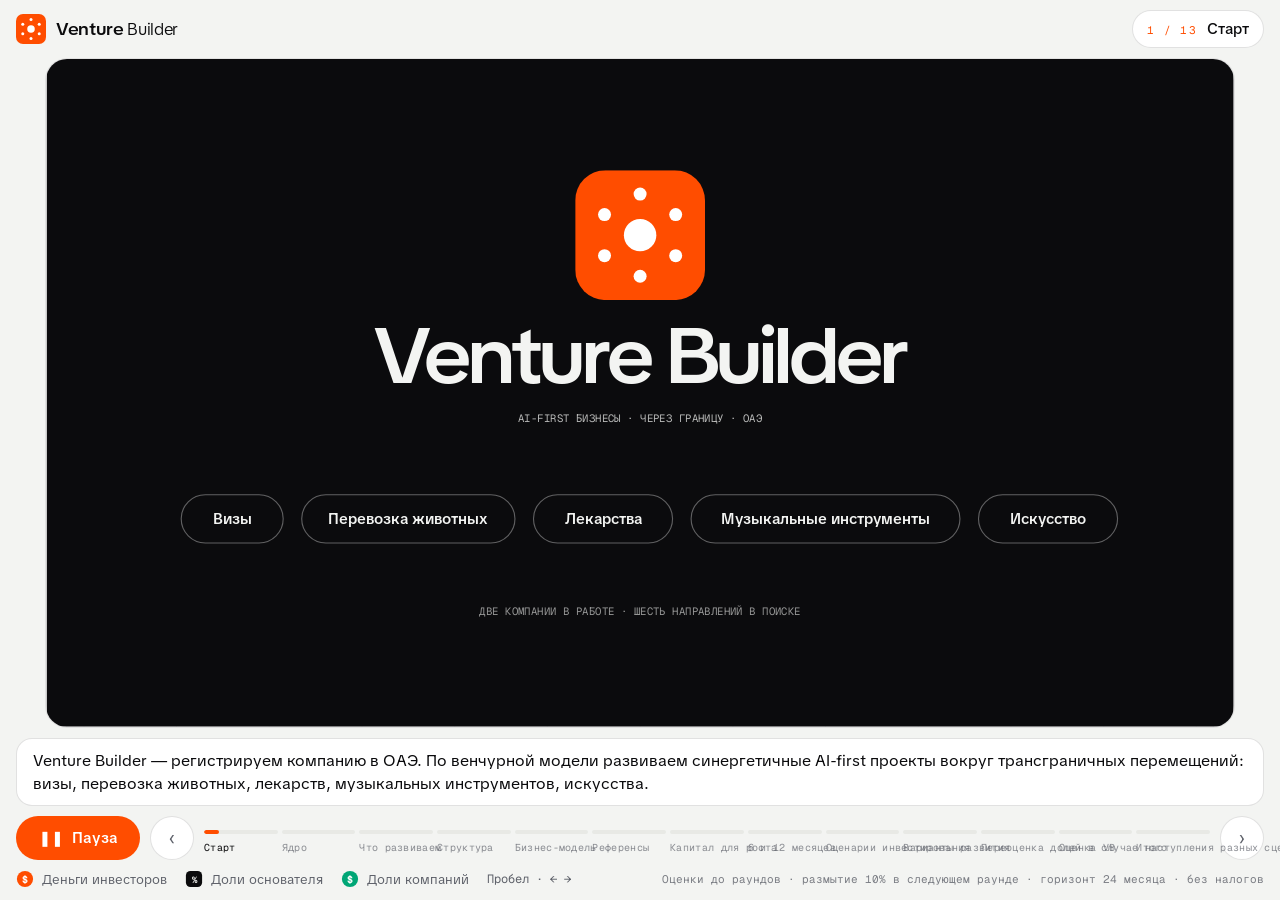
==== commit f5379c68: "/model: горизонтальный режим для телефона, подсказка повернуть экран Co-Authored-By: Claude Opus 5.5" ====
--- a/model/index.html
+++ b/model/index.html
@@ -2,8 +2,9 @@
 <html lang="ru">
 <head>
 <meta charset="utf-8">
-<meta name="viewport" content="width=device-width, initial-scale=1">
+<meta name="viewport" content="width=device-width, initial-scale=1, viewport-fit=cover">
 <meta name="robots" content="noindex, nofollow">
+<meta name="theme-color" content="#F3F4F2">
 <link rel="icon" href="/favicon.svg" type="image/svg+xml">
 <title>Venture Builder Model</title>
 <link rel="stylesheet" href="https://fonts.googleapis.com/css2?family=TikTok+Sans:opsz,wdth,wght@12..36,75..150,300..900&family=Geist+Mono:wght@400..600&display=swap">
@@ -78,6 +79,42 @@
 .clk{cursor:pointer}
 @media (max-width:760px){.chip{display:none}.seg span{display:none}.keys{display:none}.pill .lb{display:none}.lock div{display:none}}
 @media (prefers-reduced-motion:reduce){.pop,.pipe,.chap{transition:none!important}.mk-orb,.mk-big{animation:none}}
+/* Phone landscape: film on the left at max height, text column on the right, player row at the bottom. */
+.cap{display:none}
+#rot{display:none}
+@media (orientation:landscape) and (max-height:520px){
+  .filmbox{container-type:normal!important;grid-area:film;align-self:center;display:block}
+  .wrap{display:grid;height:100dvh;max-width:none;padding-block:6px max(6px,env(safe-area-inset-bottom,0px));gap:6px 10px;
+    grid-template-columns:minmax(0,calc((100dvh - 12px) * 16 / 9)) minmax(210px,1fr);grid-template-rows:auto minmax(0,1fr) auto;
+    grid-template-areas:"film top" "film under" "film bar"}
+  .film{width:100%;height:auto;border-radius:12px}
+  .top{grid-area:top;flex-wrap:nowrap;gap:6px}.lock,.pill{display:none}
+  .chip{display:inline-flex;flex:1;min-width:0;padding:6px 10px;overflow:hidden}.chip .t{font-size:13px;overflow:hidden;text-overflow:ellipsis}.chip .k{font-size:10px}
+  .under{grid-area:under;min-height:0;overflow-y:auto;font-size:13.5px;line-height:1.45;padding:10px 12px;border-radius:12px}
+  .bar{grid-area:bar;gap:6px}
+  .play{flex:1;min-width:0;min-height:40px;padding:6px 12px;font-size:14px}
+  .nav{width:40px;height:40px}
+  .segs{display:none}
+  .cap{display:inline-flex;align-items:center;justify-content:center;width:36px;height:36px;border-radius:50%;border:1px solid var(--line);background:var(--paper);font-size:17px;flex:none;color:var(--ink)}
+  .legend,.foot{display:none}
+  .wrap.nocap{grid-template-columns:minmax(0,calc((100dvh - 12px) * 16 / 9)) 48px;justify-content:center}
+  .wrap.nocap .under,.wrap.nocap .chip{display:none}
+  .wrap.nocap .top{justify-content:center}
+  .wrap.nocap .bar{flex-direction:column;align-self:end}
+  .wrap.nocap .play{flex:none;width:44px;height:44px;padding:0}.wrap.nocap #pt{display:none}
+}
+/* Phone portrait: suggest rotating. */
+@media (orientation:portrait) and (max-width:600px){
+  html:not(.vert) #rot{display:flex;position:fixed;inset:0;z-index:50;background:var(--bg);flex-direction:column;align-items:center;justify-content:center;gap:18px;padding:32px;text-align:center}
+  #rot .ph{width:64px;height:104px;border:4px solid var(--ink);border-radius:14px;position:relative;animation:rot 2.6s cubic-bezier(.65,0,.35,1) infinite}
+  #rot .ph::after{content:"";position:absolute;left:50%;bottom:7px;width:14px;height:4px;margin-left:-7px;border-radius:2px;background:var(--ink)}
+  #rot .ph i{position:absolute;inset:10px 8px 18px;border-radius:5px;background:var(--or)}
+  #rot h2{margin:0;font-size:26px;font-weight:600;font-stretch:112%;letter-spacing:-.03em;line-height:1.1}
+  #rot p{margin:0;color:var(--mute);font-size:16px;line-height:1.45;max-width:300px}
+  #rot button{margin-top:8px;font-size:15px;color:var(--mute);text-decoration:underline;text-underline-offset:4px;min-height:44px}
+}
+@keyframes rot{0%,20%{transform:rotate(0)}50%,80%{transform:rotate(-90deg)}100%{transform:rotate(0)}}
+@media (prefers-reduced-motion:reduce){#rot .ph{animation:none;transform:rotate(-90deg)}}
 </style>
 </head>
 <body>
@@ -96,10 +133,12 @@
   </symbol>
 </svg>
 
-<div class="wrap">
+<div id="rot" role="dialog" aria-label="Поверните телефон"><div class="ph"><i></i></div><h2>Поверните телефон</h2><p>Ролик сделан для горизонтального экрана: так видно и анимацию, и текст.</p><button type="button" id="rotno">Смотреть вертикально</button></div>
+<div class="wrap" id="wrap">
   <div class="top">
     <div class="lock"><svg><use href="#mark"/></svg><div><b>Venture</b> <span>Builder</span></div></div>
     <div class="chip"><span class="k" id="chipK"></span><span class="t" id="chipT"></span></div>
+    <button class="cap" id="cap" type="button" aria-label="Увеличить ролик, скрыть текст" title="Увеличить ролик">⤢</button>
     <div class="pill" role="group" aria-label="Сценарий" style="display:none"><span class="lb">Сценарий</span>
       <button data-s="bad" aria-pressed="false">Плохой</button><button data-s="base" aria-pressed="true">Базовый</button><button data-s="good" aria-pressed="false">Хороший</button>
     </div>
@@ -643,6 +682,9 @@
   var end=B[cur].end;document.getElementById("pi").textContent=playing&&!end?"❚❚":(end?"↺":"▶");document.getElementById("pt").textContent=playing&&!end?"Пауза":(end?"Сначала":"Смотреть")}
 function toggle(){if(B[cur].end){playing=true;go(0);return}playing=!playing;if(playing&&advAt==null){runBeat(beatAnim?Math.min(cur+1,B.length-1):cur,true);return}segUpdate()}
 document.getElementById("play").addEventListener("click",toggle);
+document.getElementById("cap").addEventListener("click",function(){var w=document.getElementById("wrap"),on=w.classList.toggle("nocap");this.textContent=on?"≡":"⤢";this.setAttribute("aria-label",on?"Показать текст":"Увеличить ролик, скрыть текст");this.title=on?"Показать текст":"Увеличить ролик"});
+(function(){var mq=window.matchMedia("(orientation:landscape) and (max-height:520px)"),st=document.getElementById("stage");function fit(){st.setAttribute("viewBox",mq.matches?"26 20 1228 680":"0 0 1280 720")}fit();if(mq.addEventListener)mq.addEventListener("change",fit)})();
+document.getElementById("rotno").addEventListener("click",function(){document.documentElement.classList.add("vert")});
 function prev(){var s=B[cur].s;playing=true;go(cur>sStart[s]?sStart[s]:sStart[Math.max(0,s-1)])}
 function next(){var s=B[cur].s;playing=true;go(s<NST-1?sStart[s+1]:B.length-1)}
 document.getElementById("prev").addEventListener("click",prev);document.getElementById("next").addEventListener("click",next);
